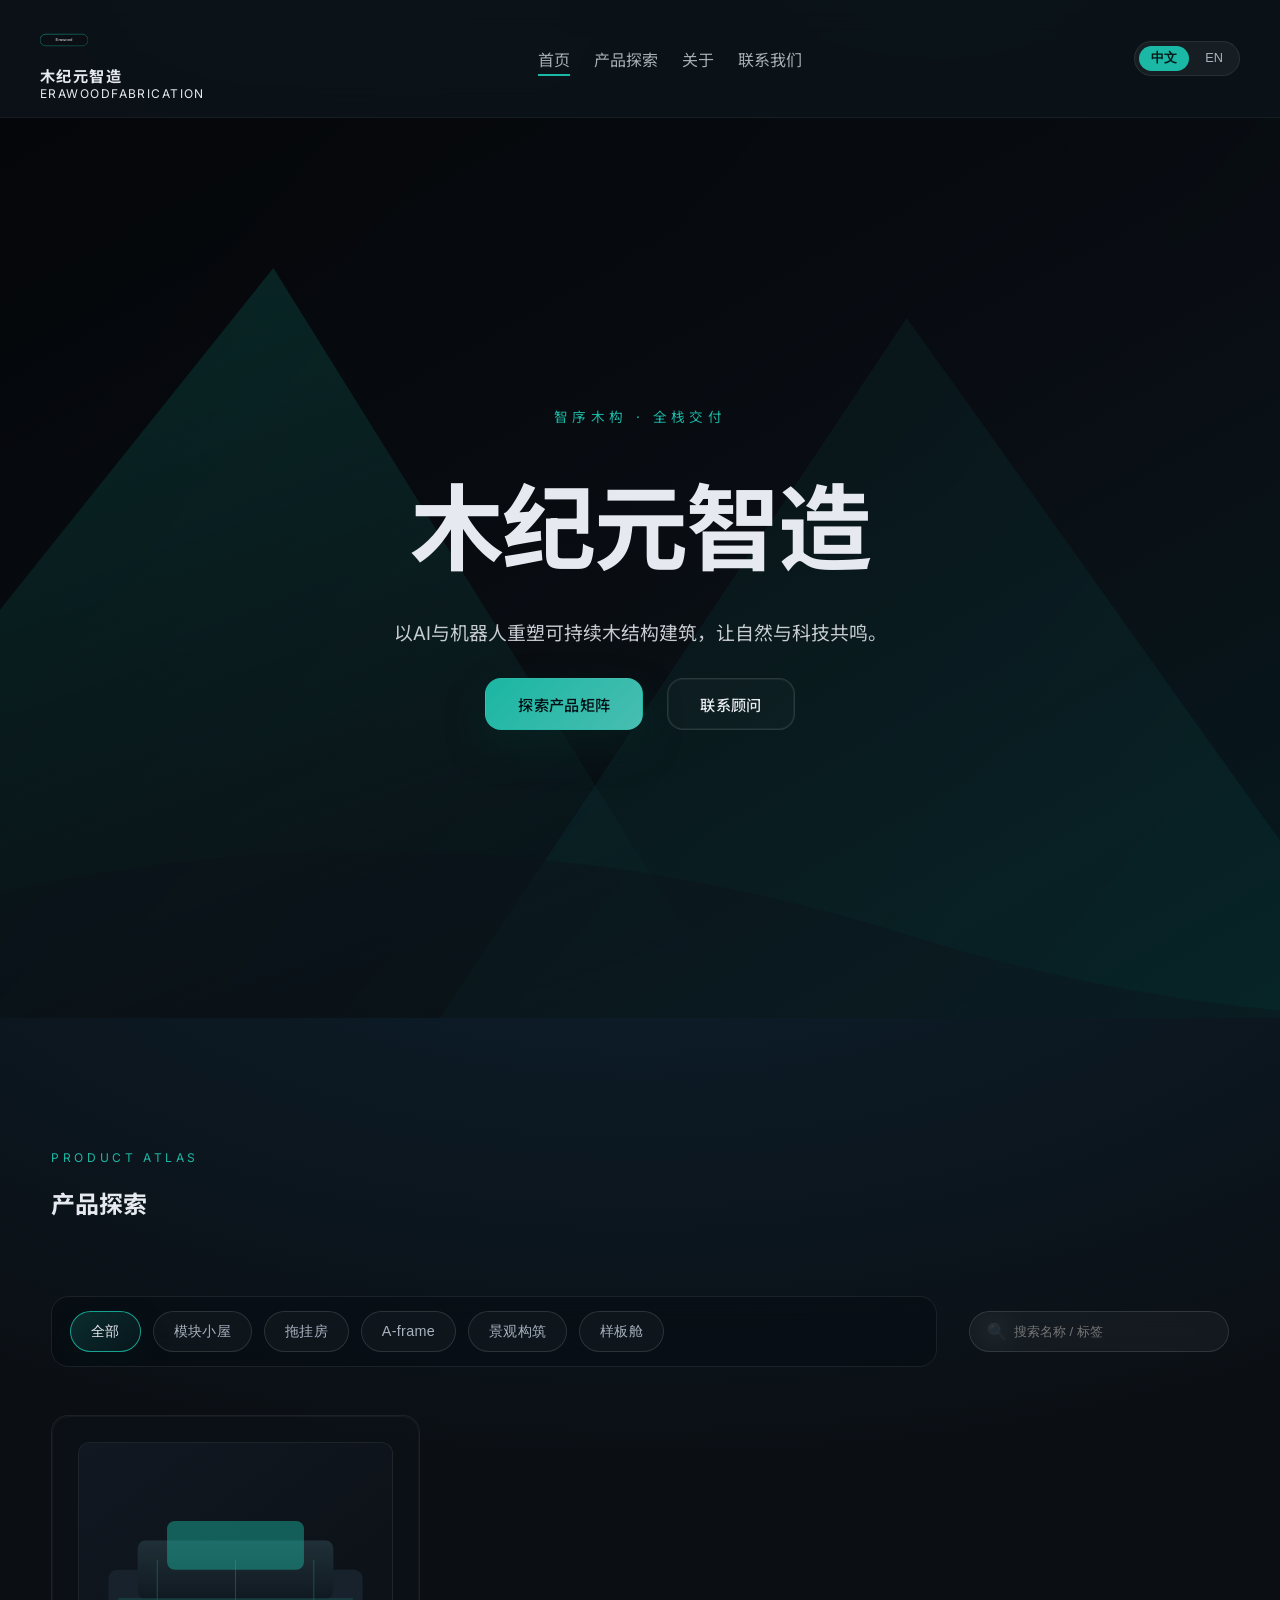
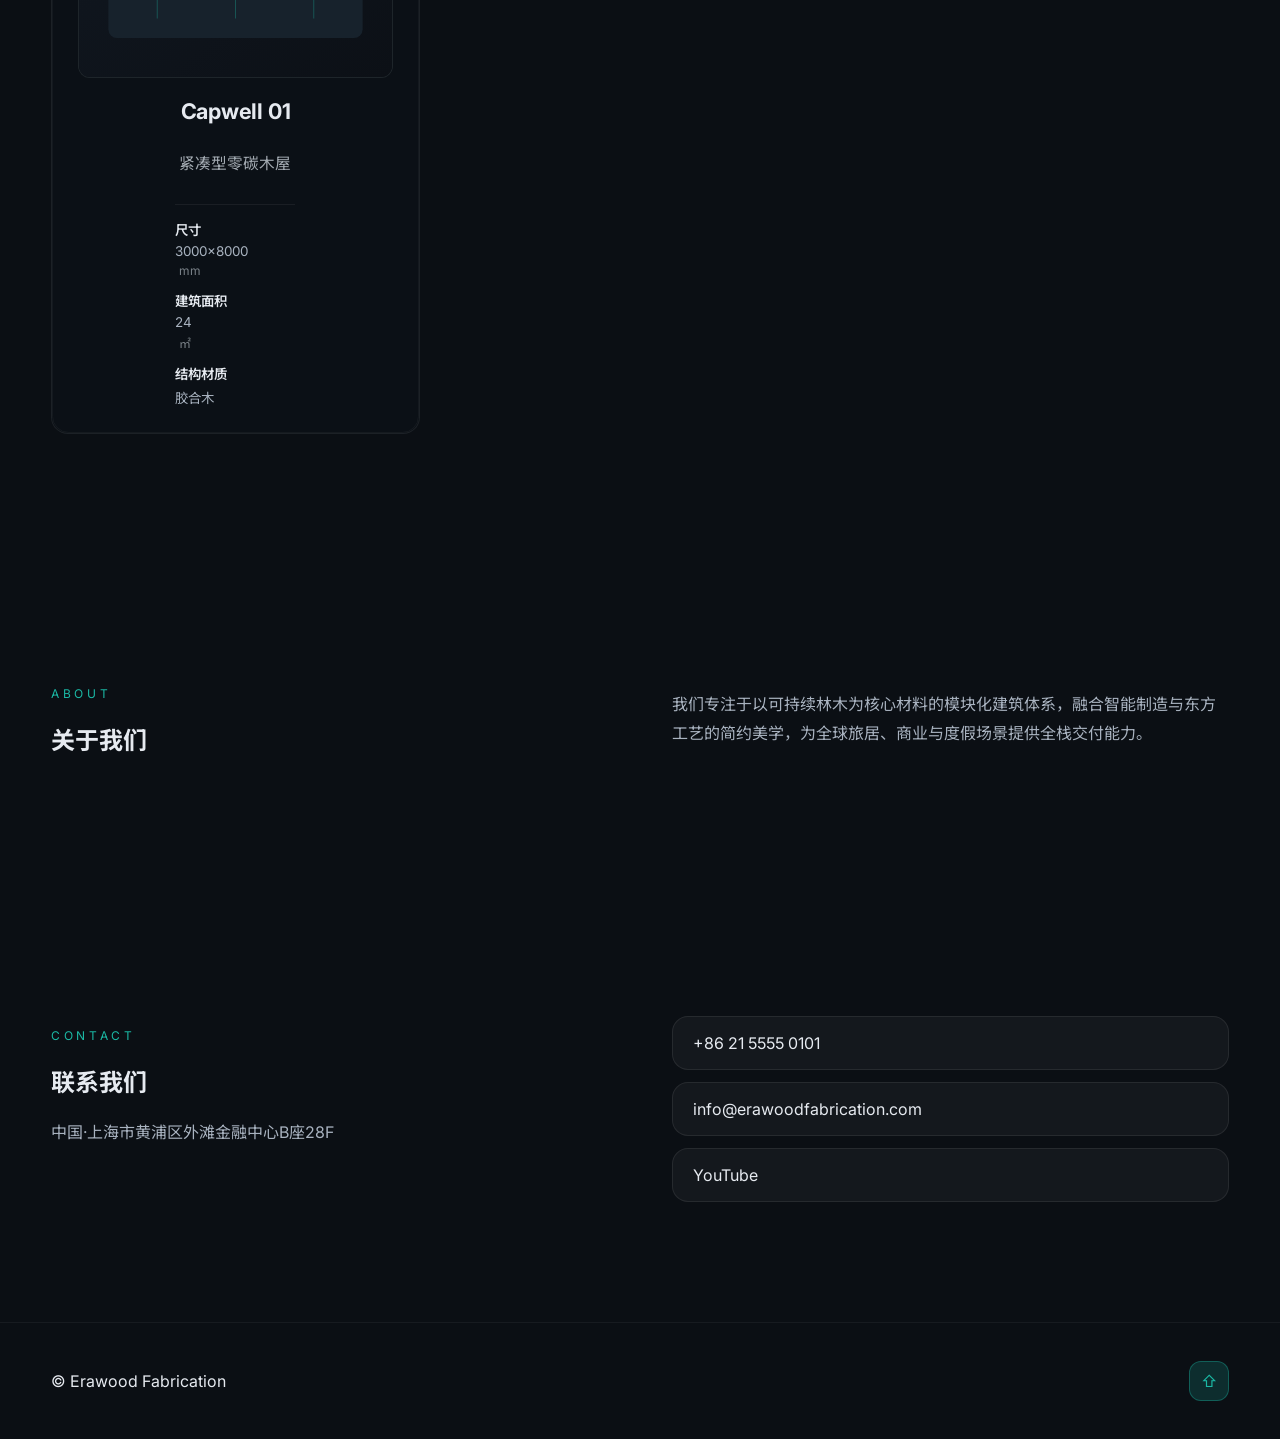
==== admin.html @ 98b03593 "Replace image assets with SVG placeholders" ====
<!DOCTYPE html>
<html lang="zh-CN" data-page="admin">
  <head>
    <meta charset="utf-8" />
    <meta name="viewport" content="width=device-width, initial-scale=1" />
    <title>Erawood Fabrication · 数据控制台</title>
    <link rel="icon" type="image/svg+xml" href="assets/logo.svg" />
    <link rel="preconnect" href="https://fonts.googleapis.com" />
    <link rel="preconnect" href="https://fonts.gstatic.com" crossorigin />
    <link href="https://fonts.googleapis.com/css2?family=Inter:wght@300;400;500;600&family=Noto+Sans+SC:wght@300;400;500;700&display=swap" rel="stylesheet" />
    <link rel="stylesheet" href="css/styles.css" />
  </head>
  <body class="admin-body">
    <div class="admin-app" id="adminApp">
      <aside class="admin-sidebar">
        <div class="admin-brand">
          <img src="assets/logo.svg" alt="Erawood Fabrication" />
          <div>
            <span class="admin-brand-zh">木纪元智造</span>
            <span class="admin-brand-en">ErawoodFabrication</span>
          </div>
        </div>
        <nav class="admin-nav" aria-label="Admin">
          <button data-section="categories">分类管理</button>
          <button data-section="paramTypes">参数类型</button>
          <button data-section="products">产品矩阵</button>
          <button data-section="site">站点外观</button>
          <button data-section="data">数据导入 / 导出</button>
        </nav>
      </aside>
      <main class="admin-main" tabindex="-1">
        <section id="admin-categories" class="admin-section" data-section="categories" aria-labelledby="adminCategoriesTitle">
          <header>
            <h1 id="adminCategoriesTitle">分类管理</h1>
            <div class="admin-actions">
              <button id="addCategory" class="button accent">新增分类</button>
              <button id="saveCategories" class="button ghost">保存分类</button>
            </div>
          </header>
          <ol id="categoryList" class="sortable-list"></ol>
        </section>
        <section id="admin-paramTypes" class="admin-section" data-section="paramTypes" hidden aria-labelledby="adminParamsTitle">
          <header>
            <h1 id="adminParamsTitle">参数类型</h1>
            <div class="admin-actions">
              <button id="addParamType" class="button accent">新增参数</button>
              <button id="saveParamTypes" class="button ghost">保存参数</button>
            </div>
          </header>
          <table class="admin-table" aria-describedby="adminParamsTitle">
            <thead>
              <tr>
                <th scope="col">键名</th>
                <th scope="col">显示名</th>
                <th scope="col">单位</th>
                <th scope="col">显示</th>
                <th scope="col">排序</th>
                <th scope="col">操作</th>
              </tr>
            </thead>
            <tbody id="paramTypeBody"></tbody>
          </table>
        </section>
        <section id="admin-products" class="admin-section" data-section="products" hidden aria-labelledby="adminProductsTitle">
          <header>
            <h1 id="adminProductsTitle">产品矩阵</h1>
            <div class="admin-actions">
              <button id="addProduct" class="button accent">新增产品</button>
              <button id="saveProducts" class="button ghost">保存产品</button>
            </div>
          </header>
          <div class="products-admin-layout">
            <aside>
              <ul id="productList" class="sortable-list"></ul>
            </aside>
            <div class="product-editor" id="productEditor" aria-live="polite"></div>
          </div>
        </section>
        <section id="admin-site" class="admin-section" data-section="site" hidden aria-labelledby="adminSiteTitle">
          <header>
            <h1 id="adminSiteTitle">站点外观</h1>
            <div class="admin-actions">
              <button id="saveSite" class="button accent">保存站点设置</button>
            </div>
          </header>
          <form id="siteForm" class="form-grid">
            <div class="form-field">
              <label for="brandZh">中文品牌名</label>
              <input id="brandZh" name="brandZh" required />
            </div>
            <div class="form-field">
              <label for="brandEn">英文品牌名</label>
              <input id="brandEn" name="brandEn" />
            </div>
            <div class="form-field">
              <label for="accentColor">主题强调色</label>
              <input id="accentColor" name="accent" type="color" value="#1BB9A5" />
            </div>
            <div class="form-field">
              <label for="navLabels">导航文案（逗号分隔）</label>
              <input id="navLabels" name="nav" placeholder="首页, 产品探索, 关于, 联系我们" />
            </div>
            <fieldset class="form-field">
              <legend>Hero 背景</legend>
              <label for="heroImage">桌面图片路径</label>
              <input id="heroImage" name="heroImage" placeholder="assets/hero/hero.svg" />
              <label for="heroMobileImage">移动图片路径</label>
              <input id="heroMobileImage" name="heroMobileImage" placeholder="assets/hero/hero-m.svg" />
              <label for="heroOverlay">遮罩不透明度</label>
              <input id="heroOverlay" type="range" min="0" max="0.9" step="0.05" value="0.35" />
              <div class="slider-output"><span>0.35</span></div>
              <div class="form-row">
                <div>
                  <label for="heroFocalX">焦点 X (0-1)</label>
                  <input id="heroFocalX" type="number" min="0" max="1" step="0.01" />
                </div>
                <div>
                  <label for="heroFocalY">焦点 Y (0-1)</label>
                  <input id="heroFocalY" type="number" min="0" max="1" step="0.01" />
                </div>
              </div>
              <label for="heroAltZh">Hero Alt（中文）</label>
              <input id="heroAltZh" />
              <label for="heroAltEn">Hero Alt（英文）</label>
              <input id="heroAltEn" />
            </fieldset>
            <div class="form-field">
              <label for="aboutZh">关于（中文）</label>
              <textarea id="aboutZh" rows="3"></textarea>
            </div>
            <div class="form-field">
              <label for="aboutEn">关于（英文）</label>
              <textarea id="aboutEn" rows="3"></textarea>
            </div>
            <div class="form-field">
              <label for="contactAddress">地址</label>
              <input id="contactAddress" />
            </div>
            <div class="form-field">
              <label for="contactPhone">电话</label>
              <input id="contactPhone" />
            </div>
            <div class="form-field">
              <label for="contactEmail">邮箱</label>
              <input id="contactEmail" type="email" />
            </div>
            <div class="form-field">
              <label for="contactYoutube">YouTube</label>
              <input id="contactYoutube" type="url" />
            </div>
            <div class="form-field">
              <label for="footerText">页脚文案</label>
              <input id="footerText" />
            </div>
          </form>
        </section>
        <section id="admin-data" class="admin-section" data-section="data" hidden aria-labelledby="adminDataTitle">
          <header>
            <h1 id="adminDataTitle">数据导入 / 导出</h1>
          </header>
          <div class="data-panel">
            <div>
              <h2>导入 site.json</h2>
              <input type="file" id="importFile" accept="application/json" />
            </div>
            <div>
              <h2>导出当前数据</h2>
              <button id="exportData" class="button accent">导出 JSON</button>
              <button id="clearDraft" class="button ghost">清除草稿</button>
            </div>
          </div>
        </section>
      </main>
    </div>

    <script type="module" src="js/store.js"></script>
    <script type="module" src="js/admin.js"></script>
  </body>
</html>
---- css/styles.css ----
:root {
  color-scheme: dark;
  --bg-base: #0b0f14;
  --bg-elevated: #111821;
  --text-primary: #e6eaf0;
  --text-secondary: #a8b2bf;
  --divider: #1c2530;
  --accent: #1bb9a5;
  --radius-lg: 16px;
  --transition: 220ms ease;
}

* {
  box-sizing: border-box;
}

html,
body {
  margin: 0;
  font-family: "Inter", "Noto Sans SC", system-ui, -apple-system, BlinkMacSystemFont, "Segoe UI", sans-serif;
  background: var(--bg-base);
  color: var(--text-primary);
  min-height: 100%;
}

body {
  background:
    radial-gradient(120% 140% at 82% -10%, rgba(27, 185, 165, 0.28), rgba(11, 15, 20, 0)) no-repeat,
    radial-gradient(80% 80% at 12% 0%, rgba(64, 112, 149, 0.22), rgba(11, 15, 20, 0)) no-repeat,
    var(--bg-base);
  background-attachment: fixed;
}

a {
  color: inherit;
  text-decoration: none;
}

a:hover,
a:focus {
  color: var(--accent);
}

img {
  max-width: 100%;
  display: block;
}

.container {
  width: min(1200px, 92vw);
  margin: 0 auto;
}

.section {
  padding: clamp(72px, 12vw, 120px) 0;
  position: relative;
}

.section-header {
  display: flex;
  align-items: flex-start;
  justify-content: space-between;
  gap: clamp(16px, 4vw, 32px);
  flex-wrap: wrap;
  margin-bottom: clamp(32px, 6vw, 56px);
}

.section-header > * {
  flex: 1;
  min-width: 220px;
}

.grid.two {
  display: grid;
  grid-template-columns: repeat(auto-fit, minmax(280px, 1fr));
  gap: clamp(32px, 6vw, 64px);
}

.hero {
  padding: clamp(120px, 18vh, 180px) clamp(24px, 6vw, 64px);
  min-height: 100vh;
  display: flex;
  position: relative;
  align-items: center;
  justify-content: center;
  overflow: hidden;
  text-align: center;
}

.hero-media {
  position: absolute;
  inset: 0;
}

.hero-media img {
  width: 100%;
  height: 100%;
  object-fit: cover;
  object-position: center;
}

.hero-overlay {
  position: absolute;
  inset: 0;
  background: linear-gradient(130deg, rgba(6, 9, 13, 0.92), rgba(11, 16, 20, 0.4));
  mix-blend-mode: multiply;
  opacity: var(--hero-overlay, 0.35);
}

.hero-content {
  position: relative;
  z-index: 2;
  width: min(720px, 92vw);
  display: grid;
  gap: clamp(18px, 3vw, 28px);
  justify-items: center;
}

.hero-tag {
  font-size: 0.85rem;
  letter-spacing: 0.32em;
  text-transform: uppercase;
  color: var(--accent);
  margin: 0;
}

.hero h1 {
  font-size: clamp(56px, 9vw, 94px);
  margin: 0;
  letter-spacing: -0.02em;
}

.hero-sub {
  max-width: 520px;
  color: rgba(230, 234, 240, 0.86);
  font-size: clamp(1.05rem, 2vw, 1.18rem);
  line-height: 1.7;
  margin: 0 auto;
}

.hero-cta {
  display: flex;
  gap: clamp(16px, 3vw, 24px);
  flex-wrap: wrap;
  justify-content: center;
}

.button {
  border-radius: var(--radius-lg);
  padding: 14px 32px;
  display: inline-flex;
  align-items: center;
  justify-content: center;
  border: 1px solid transparent;
  font-weight: 500;
  font-size: 0.95rem;
  letter-spacing: 0.02em;
  transition: background var(--transition), color var(--transition), border-color var(--transition), transform var(--transition), box-shadow var(--transition);
}

.button.accent {
  background: linear-gradient(135deg, rgba(27, 185, 165, 0.98), rgba(79, 209, 195, 0.9));
  color: #021013;
  box-shadow: 0 18px 38px rgba(6, 44, 39, 0.45);
}

.button.accent:hover,
.button.accent:focus {
  transform: translateY(-2px);
}

.button.ghost {
  border-color: rgba(255, 255, 255, 0.12);
  background: rgba(255, 255, 255, 0.02);
  color: var(--text-primary);
  box-shadow: inset 0 0 0 1px rgba(255, 255, 255, 0.05);
}

.button:focus-visible {
  outline: 2px solid var(--accent);
  outline-offset: 2px;
}

.site-header {
  position: sticky;
  top: 0;
  z-index: 50;
  background: rgba(11, 15, 20, 0.9);
  backdrop-filter: blur(14px);
  display: flex;
  align-items: center;
  justify-content: space-between;
  padding: 16px clamp(16px, 4vw, 40px);
  border-bottom: 1px solid rgba(255, 255, 255, 0.05);
}

.site-brand {
  display: flex;
  align-items: center;
  gap: 16px;
}

.brand-logo {
  width: 48px;
  height: 48px;
}

.brand-text {
  display: flex;
  flex-direction: column;
  font-size: 12px;
  letter-spacing: 0.12em;
  text-transform: uppercase;
}

.brand-zh {
  font-size: 0.95rem;
}

.primary-nav ul {
  display: flex;
  list-style: none;
  padding: 0;
  margin: 0;
  gap: 24px;
}

.primary-nav a {
  position: relative;
  padding-bottom: 6px;
  color: rgba(230, 234, 240, 0.72);
  transition: color var(--transition);
}

.primary-nav a::after {
  content: "";
  position: absolute;
  left: 0;
  bottom: 0;
  width: 100%;
  height: 2px;
  background: var(--accent);
  transform: scaleX(0);
  transform-origin: left;
  transition: transform var(--transition);
}

.primary-nav a:hover,
.primary-nav a:focus {
  color: var(--text-primary);
}

.primary-nav a:hover::after,
.primary-nav a:focus::after,
.primary-nav a.active::after {
  transform: scaleX(1);
}

.header-actions {
  display: flex;
  align-items: center;
  gap: 12px;
}

.lang-toggle {
  display: inline-flex;
  background: rgba(255, 255, 255, 0.05);
  border-radius: 99px;
  padding: 4px;
  border: 1px solid rgba(255, 255, 255, 0.08);
  gap: 4px;
}

.lang-toggle span {
  padding: 4px 12px;
  border-radius: 99px;
  font-size: 0.8rem;
  color: var(--text-secondary);
}

.lang-toggle span.active {
  background: var(--accent);
  color: #031818;
  font-weight: 600;
}

.nav-toggle {
  display: none;
  width: 48px;
  height: 48px;
  align-items: center;
  justify-content: center;
  border-radius: 12px;
  border: 1px solid rgba(255, 255, 255, 0.1);
  background: rgba(17, 24, 33, 0.9);
  flex-direction: column;
  gap: 6px;
}

.nav-toggle span {
  display: block;
  width: 22px;
  height: 2px;
  background: #fff;
  border-radius: 99px;
  transition: transform var(--transition), opacity var(--transition);
}

.products-grid {
  display: grid;
  gap: clamp(24px, 3vw, 36px);
  grid-template-columns: 1fr;
}

.products-grid .empty-state {
  grid-column: 1 / -1;
  text-align: center;
  padding: clamp(48px, 10vw, 72px);
  background: rgba(6, 12, 18, 0.6);
  border-radius: calc(var(--radius-lg) * 1.2);
  border: 1px solid rgba(255, 255, 255, 0.08);
  color: rgba(214, 222, 229, 0.78);
  font-size: 1rem;
}

@media (min-width: 640px) {
  .products-grid {
    grid-template-columns: repeat(2, minmax(0, 1fr));
  }
}

@media (min-width: 1024px) {
  .products-grid {
    grid-template-columns: repeat(3, minmax(0, 1fr));
  }
}

.products {
  position: relative;
  overflow: hidden;
}

.products::before {
  content: "";
  position: absolute;
  inset: -20% -20% 45% -20%;
  background: radial-gradient(70% 80% at 50% 0%, rgba(25, 143, 211, 0.24), rgba(11, 15, 20, 0));
  opacity: 0.6;
  pointer-events: none;
}

.products .container {
  position: relative;
  z-index: 1;
}

.products-toolbar {
  display: flex;
  align-items: center;
  justify-content: space-between;
  gap: clamp(16px, 4vw, 32px);
  flex-wrap: wrap;
  margin-bottom: clamp(32px, 6vw, 48px);
}

.chip-bar {
  display: flex;
  flex: 1;
  flex-wrap: wrap;
  gap: 12px;
  padding: 14px 18px;
  border-radius: calc(var(--radius-lg) * 1.1);
  border: 1px solid rgba(255, 255, 255, 0.08);
  background: rgba(6, 12, 18, 0.45);
  backdrop-filter: blur(18px);
  min-height: 58px;
  overflow-x: auto;
  scrollbar-width: thin;
}

.chip-bar::-webkit-scrollbar {
  height: 4px;
}

.chip-bar::-webkit-scrollbar-thumb {
  background: rgba(255, 255, 255, 0.15);
  border-radius: 99px;
}

.chip {
  border: 1px solid rgba(255, 255, 255, 0.12);
  background: rgba(255, 255, 255, 0.03);
  color: var(--text-secondary);
  padding: 10px 20px;
  border-radius: 999px;
  font-size: 0.9rem;
  letter-spacing: 0.02em;
  cursor: pointer;
  transition: color var(--transition), background var(--transition), border-color var(--transition), transform var(--transition);
  white-space: nowrap;
}

.chip:hover,
.chip:focus {
  border-color: rgba(27, 185, 165, 0.6);
  color: var(--text-primary);
}

.chip.active {
  color: var(--text-primary);
  border-color: rgba(27, 185, 165, 0.85);
  background: linear-gradient(135deg, rgba(27, 185, 165, 0.18), rgba(27, 185, 165, 0.05));
  box-shadow: 0 12px 28px rgba(2, 26, 24, 0.35);
}

.chip:focus-visible {
  outline: 2px solid var(--accent);
  outline-offset: 2px;
}

.products-toolbar .search-box {
  flex-shrink: 0;
}

.product-card {
  background: rgba(12, 18, 24, 0.68);
  border: 1px solid rgba(255, 255, 255, 0.07);
  border-radius: calc(var(--radius-lg) * 1.05);
  padding: clamp(18px, 2.6vw, 26px);
  display: flex;
  flex-direction: column;
  gap: clamp(14px, 2.8vw, 20px);
  position: relative;
  overflow: hidden;
  backdrop-filter: blur(12px);
  transition: transform var(--transition), border-color var(--transition), box-shadow var(--transition);
  cursor: pointer;
}

.product-card::after {
  content: "";
  position: absolute;
  inset: 0;
  border-radius: inherit;
  border: 1px solid rgba(255, 255, 255, 0.04);
  pointer-events: none;
  transition: border-color var(--transition), opacity var(--transition);
}

.product-card:hover,
.product-card:focus-within {
  transform: translateY(-4px);
  border-color: rgba(27, 185, 165, 0.5);
  box-shadow: 0 18px 48px rgba(2, 18, 26, 0.42);
}

.product-card:hover::after,
.product-card:focus-within::after {
  border-color: rgba(27, 185, 165, 0.7);
  opacity: 1;
}

.product-thumb {
  position: relative;
  width: 100%;
  aspect-ratio: 4 / 3;
  border-radius: calc(var(--radius-lg) * 0.75);
  overflow: hidden;
  background: rgba(14, 22, 28, 0.6);
  border: 1px solid rgba(255, 255, 255, 0.08);
}

.product-thumb img {
  position: absolute;
  inset: 0;
  width: 100%;
  height: 100%;
  object-fit: cover;
  opacity: 0;
  transform: scale(1.02);
  transition: opacity 320ms ease, transform 640ms ease;
}

.product-card.loaded .product-thumb img {
  opacity: 1;
  transform: scale(1);
}

.product-meta {
  display: flex;
  flex-direction: column;
  gap: 12px;
  align-items: center;
  text-align: center;
}

.product-meta h3 {
  margin: 0;
  font-size: clamp(1.15rem, 2vw, 1.35rem);
  letter-spacing: -0.01em;
}

.product-intro {
  color: rgba(214, 222, 229, 0.75);
  font-size: 0.98rem;
  line-height: 1.6;
}

.product-params {
  display: grid;
  grid-template-columns: repeat(auto-fit, minmax(120px, 1fr));
  gap: 12px;
  font-size: 0.84rem;
  color: var(--text-secondary);
  padding-top: 14px;
  border-top: 1px solid rgba(255, 255, 255, 0.06);
  text-align: left;
}

.product-params span {
  display: flex;
  flex-direction: column;
  gap: 4px;
}

.product-params span strong {
  color: var(--text-primary);
  font-weight: 600;
}

.product-params span small {
  font-size: 0.75rem;
  color: rgba(214, 222, 229, 0.55);
  margin-left: 4px;
}

.skeleton::before {
  content: "";
  position: absolute;
  inset: 0;
  background: linear-gradient(120deg, rgba(255, 255, 255, 0.05), rgba(255, 255, 255, 0.02));
  animation: shimmer 1.6s infinite;
}

@keyframes shimmer {
  0% {
    transform: translateX(-100%);
  }
  100% {
    transform: translateX(100%);
  }
}

.eyebrow {
  font-size: 0.75rem;
  letter-spacing: 0.3em;
  text-transform: uppercase;
  color: var(--accent);
}

.copy {
  color: var(--text-secondary);
  line-height: 1.8;
}

.contact-list {
  display: grid;
  gap: 12px;
}

.contact-item {
  padding: 16px 20px;
  border-radius: var(--radius-lg);
  border: 1px solid rgba(255, 255, 255, 0.08);
  background: rgba(255, 255, 255, 0.04);
}

.site-footer {
  border-top: 1px solid rgba(255, 255, 255, 0.05);
  padding: 32px 0;
}

.site-footer .container {
  display: flex;
  align-items: center;
  justify-content: space-between;
  gap: 16px;
}

.top-button {
  width: 40px;
  height: 40px;
  display: grid;
  place-items: center;
  border-radius: 12px;
  background: rgba(27, 185, 165, 0.18);
  color: var(--accent);
  border: 1px solid rgba(27, 185, 165, 0.35);
  opacity: 0;
  pointer-events: none;
  transition: opacity var(--transition), transform var(--transition);
}

.top-button.visible {
  opacity: 1;
  pointer-events: auto;
}

.lightbox {
  position: fixed;
  inset: 0;
  background: rgba(7, 9, 12, 0.88);
  display: flex;
  align-items: center;
  justify-content: center;
  z-index: 200;
  opacity: 0;
  pointer-events: none;
  transition: opacity var(--transition);
}

.lightbox.open {
  opacity: 1;
  pointer-events: auto;
}

.lightbox-track {
  display: flex;
  align-items: center;
  gap: 16px;
}

.lightbox-frame {
  width: min(80vw, 920px);
  height: min(70vh, 620px);
  border-radius: var(--radius-lg);
  overflow: hidden;
  border: 1px solid rgba(255, 255, 255, 0.1);
  background: rgba(0, 0, 0, 0.4);
  display: grid;
  place-items: center;
}

.lightbox-frame img {
  max-width: 100%;
  max-height: 100%;
}

.lightbox-close,
.lightbox-prev,
.lightbox-next {
  background: rgba(17, 24, 33, 0.8);
  border: 1px solid rgba(255, 255, 255, 0.1);
  color: #fff;
  border-radius: 999px;
  width: 44px;
  height: 44px;
  display: grid;
  place-items: center;
}

.lightbox-close {
  position: absolute;
  top: clamp(24px, 4vw, 40px);
  right: clamp(24px, 4vw, 40px);
}

.search-box {
  position: relative;
}

.search-box::before {
  content: '\1F50D';
  position: absolute;
  left: 18px;
  top: 50%;
  transform: translateY(-50%);
  font-size: 1rem;
  color: rgba(168, 178, 191, 0.6);
  pointer-events: none;
}

.search-box input {
  background: rgba(255, 255, 255, 0.04);
  border: 1px solid rgba(255, 255, 255, 0.12);
  border-radius: 999px;
  padding: 12px 20px 12px 44px;
  color: var(--text-primary);
  min-width: 260px;
  backdrop-filter: blur(14px);
  transition: border-color var(--transition), box-shadow var(--transition);
}

.search-box input:focus {
  border-color: rgba(27, 185, 165, 0.8);
  box-shadow: 0 0 0 4px rgba(27, 185, 165, 0.15);
  outline: none;
}

.login-modal {
  position: fixed;
  inset: 0;
  background: rgba(5, 7, 9, 0.85);
  display: grid;
  place-items: center;
  opacity: 0;
  pointer-events: none;
  transition: opacity var(--transition);
  z-index: 300;
}

.login-modal[aria-hidden="false"] {
  opacity: 1;
  pointer-events: auto;
}

.login-panel {
  background: rgba(17, 24, 33, 0.95);
  border-radius: var(--radius-lg);
  border: 1px solid rgba(255, 255, 255, 0.08);
  padding: 32px;
}

.login-panel input {
  width: 260px;
  padding: 12px 18px;
  border-radius: 12px;
  border: 1px solid rgba(255, 255, 255, 0.15);
  background: rgba(255, 255, 255, 0.05);
  color: var(--text-primary);
}

.login-panel input.error {
  border-color: #ff6b6b;
  animation: shake 260ms ease;
}

@keyframes shake {
  0% {
    transform: translateX(0);
  }
  25% {
    transform: translateX(-6px);
  }
  50% {
    transform: translateX(6px);
  }
  75% {
    transform: translateX(-4px);
  }
  100% {
    transform: translateX(0);
  }
}

.sr-only {
  position: absolute;
  width: 1px;
  height: 1px;
  padding: 0;
  margin: -1px;
  overflow: hidden;
  clip: rect(0, 0, 0, 0);
  white-space: nowrap;
  border: 0;
}

/* Admin */
.admin-body {
  background: radial-gradient(circle at top, rgba(27, 185, 165, 0.08), transparent 40%), var(--bg-base);
}

.admin-app {
  display: grid;
  grid-template-columns: 280px 1fr;
  min-height: 100vh;
}

.admin-sidebar {
  border-right: 1px solid rgba(255, 255, 255, 0.08);
  padding: 32px 24px;
  background: rgba(11, 15, 20, 0.95);
  display: grid;
  gap: 32px;
}

.admin-brand {
  display: flex;
  align-items: center;
  gap: 16px;
}

.admin-brand img {
  width: 56px;
  height: 56px;
}

.admin-brand-zh {
  font-size: 1.1rem;
  font-weight: 600;
}

.admin-brand-en {
  font-size: 0.75rem;
  text-transform: uppercase;
  letter-spacing: 0.2em;
  color: var(--text-secondary);
}

.admin-nav {
  display: grid;
  gap: 12px;
}

.admin-nav button {
  padding: 12px 18px;
  border-radius: 12px;
  border: 1px solid rgba(255, 255, 255, 0.08);
  background: rgba(255, 255, 255, 0.04);
  color: var(--text-secondary);
  text-align: left;
}

.admin-nav button.active {
  color: var(--accent);
  border-color: rgba(27, 185, 165, 0.4);
  background: rgba(27, 185, 165, 0.08);
}

.admin-main {
  padding: 40px clamp(32px, 6vw, 72px);
}

.admin-section {
  display: grid;
  gap: 24px;
}

.admin-section header {
  display: flex;
  justify-content: space-between;
  align-items: center;
  gap: 16px;
}

.admin-section header h1 {
  margin: 0;
  font-size: 1.6rem;
}

.sortable-list {
  list-style: none;
  margin: 0;
  padding: 0;
  display: grid;
  gap: 12px;
}

.sortable-item {
  background: rgba(255, 255, 255, 0.04);
  border-radius: var(--radius-lg);
  padding: 18px;
  display: flex;
  justify-content: space-between;
  align-items: center;
  gap: 16px;
  border: 1px solid rgba(255, 255, 255, 0.05);
}

.sortable-item input {
  flex: 1;
  background: transparent;
  border: none;
  color: var(--text-primary);
  font-size: 1rem;
}

.sortable-actions {
  display: flex;
  gap: 8px;
}

.icon-btn {
  width: 36px;
  height: 36px;
  border-radius: 10px;
  border: 1px solid rgba(255, 255, 255, 0.1);
  background: rgba(255, 255, 255, 0.05);
  color: var(--text-secondary);
}

.admin-table {
  width: 100%;
  border-collapse: collapse;
  background: rgba(17, 24, 33, 0.8);
  border-radius: var(--radius-lg);
  overflow: hidden;
}

.admin-table th,
.admin-table td {
  padding: 16px;
  border-bottom: 1px solid rgba(255, 255, 255, 0.06);
  text-align: left;
}

.admin-table tbody tr:last-child td {
  border-bottom: none;
}

.admin-table input,
.admin-table select {
  width: 100%;
  background: rgba(255, 255, 255, 0.05);
  border: 1px solid rgba(255, 255, 255, 0.1);
  border-radius: 10px;
  color: var(--text-primary);
  padding: 8px 12px;
}

.products-admin-layout {
  display: grid;
  grid-template-columns: minmax(220px, 280px) 1fr;
  gap: 24px;
}

.product-editor {
  background: rgba(17, 24, 33, 0.85);
  border-radius: var(--radius-lg);
  border: 1px solid rgba(255, 255, 255, 0.08);
  padding: 24px;
  display: grid;
  gap: 16px;
}

.product-editor label {
  display: block;
  margin-bottom: 6px;
  color: var(--text-secondary);
}

.product-editor input,
.product-editor textarea,
.product-editor select {
  width: 100%;
  padding: 10px 14px;
  border-radius: 12px;
  border: 1px solid rgba(255, 255, 255, 0.1);
  background: rgba(255, 255, 255, 0.04);
  color: var(--text-primary);
}

.tag-input {
  display: flex;
  gap: 8px;
  flex-wrap: wrap;
}

.tag-input span {
  padding: 4px 10px;
  border-radius: 10px;
  background: rgba(27, 185, 165, 0.12);
}

.param-grid {
  display: grid;
  gap: 12px;
}

.param-grid .param-item {
  display: grid;
  gap: 8px;
}

.images-editor {
  display: grid;
  gap: 12px;
}

.image-item {
  display: flex;
  align-items: center;
  gap: 12px;
}

.image-item input {
  flex: 1;
}

.image-item button {
  border-radius: 10px;
  background: rgba(255, 255, 255, 0.05);
  border: 1px solid rgba(255, 255, 255, 0.1);
  color: var(--text-secondary);
  padding: 8px 12px;
}

.data-panel {
  display: grid;
  grid-template-columns: repeat(auto-fit, minmax(260px, 1fr));
  gap: 24px;
  background: rgba(17, 24, 33, 0.8);
  border-radius: var(--radius-lg);
  border: 1px solid rgba(255, 255, 255, 0.06);
  padding: 24px;
}

.form-grid {
  display: grid;
  gap: 24px;
  grid-template-columns: repeat(auto-fit, minmax(260px, 1fr));
}

.form-field textarea {
  min-height: 120px;
}

.form-row {
  display: grid;
  grid-template-columns: repeat(auto-fit, minmax(120px, 1fr));
  gap: 16px;
}

.slider-output {
  font-size: 0.85rem;
  color: var(--text-secondary);
}

/* Responsive */
@media (max-width: 960px) {
  .primary-nav {
    position: fixed;
    inset: 0 0 0 40%;
    background: rgba(11, 15, 20, 0.96);
    transform: translateX(100%);
    transition: transform var(--transition);
    display: grid;
    align-content: center;
  }

  .primary-nav.open {
    transform: translateX(0);
  }

  .primary-nav ul {
    flex-direction: column;
    gap: 32px;
    padding-left: 32px;
  }

  .nav-toggle {
    display: inline-flex;
  }

  .admin-app {
    grid-template-columns: 1fr;
  }

  .admin-sidebar {
    position: sticky;
    top: 0;
    z-index: 10;
    grid-template-columns: 1fr;
    grid-template-rows: auto auto;
    grid-auto-flow: row;
    border-right: none;
    border-bottom: 1px solid rgba(255, 255, 255, 0.1);
  }

  .admin-nav {
    grid-template-columns: repeat(auto-fit, minmax(140px, 1fr));
  }

  .products-admin-layout {
    grid-template-columns: 1fr;
  }

  .products-toolbar {
    flex-direction: column;
    align-items: stretch;
  }

  .products-toolbar .search-box,
  .products-toolbar .search-box input {
    width: 100%;
  }
}

@media (max-width: 640px) {
  .section {
    padding: 64px 0;
  }

  .hero {
    padding: 120px 20px;
  }

  .hero-content {
    width: min(520px, 100%);
  }

  .hero-cta {
    flex-direction: column;
    align-items: center;
    width: 100%;
  }

  .hero-cta .button {
    width: min(260px, 100%);
  }

  .chip-bar {
    flex-wrap: nowrap;
    overflow-x: auto;
  }

  .site-footer .container {
    flex-direction: column;
    align-items: flex-start;
  }

  .primary-nav {
    inset: 0 0 0 20%;
  }

}
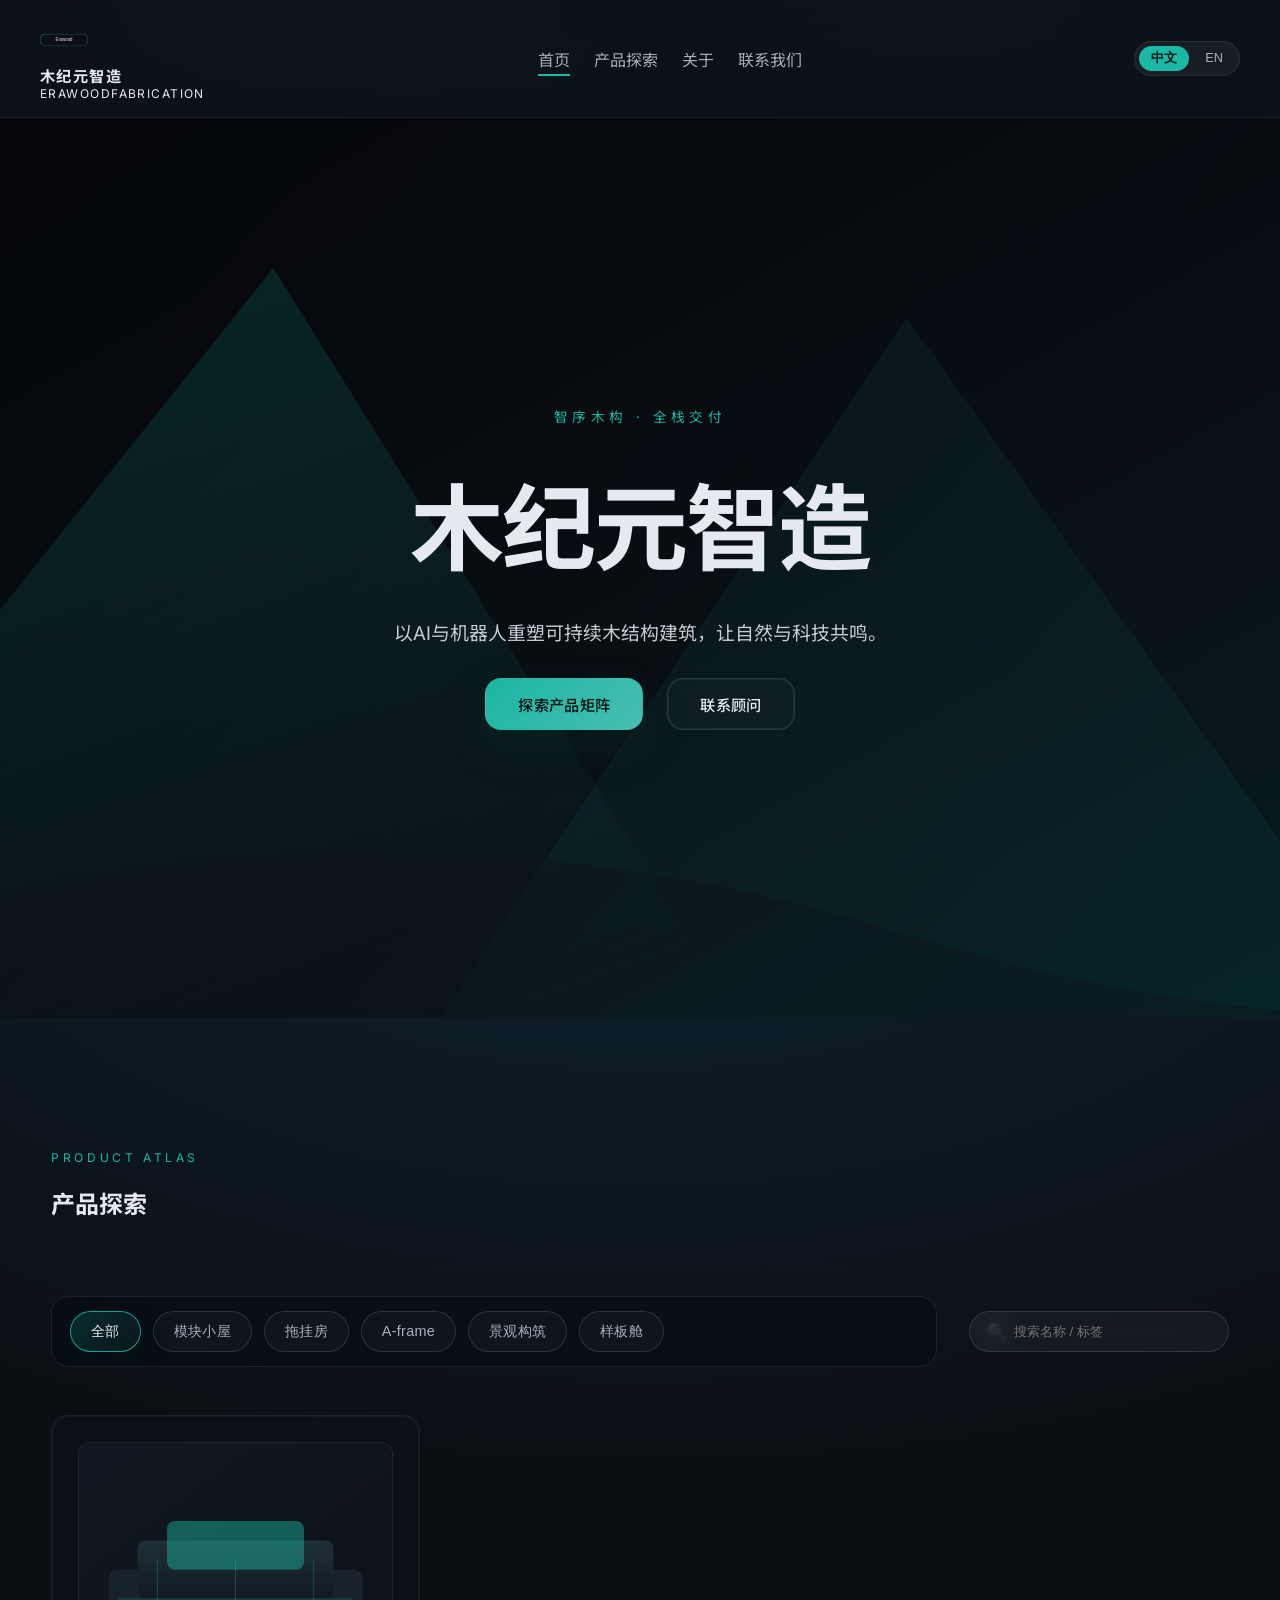
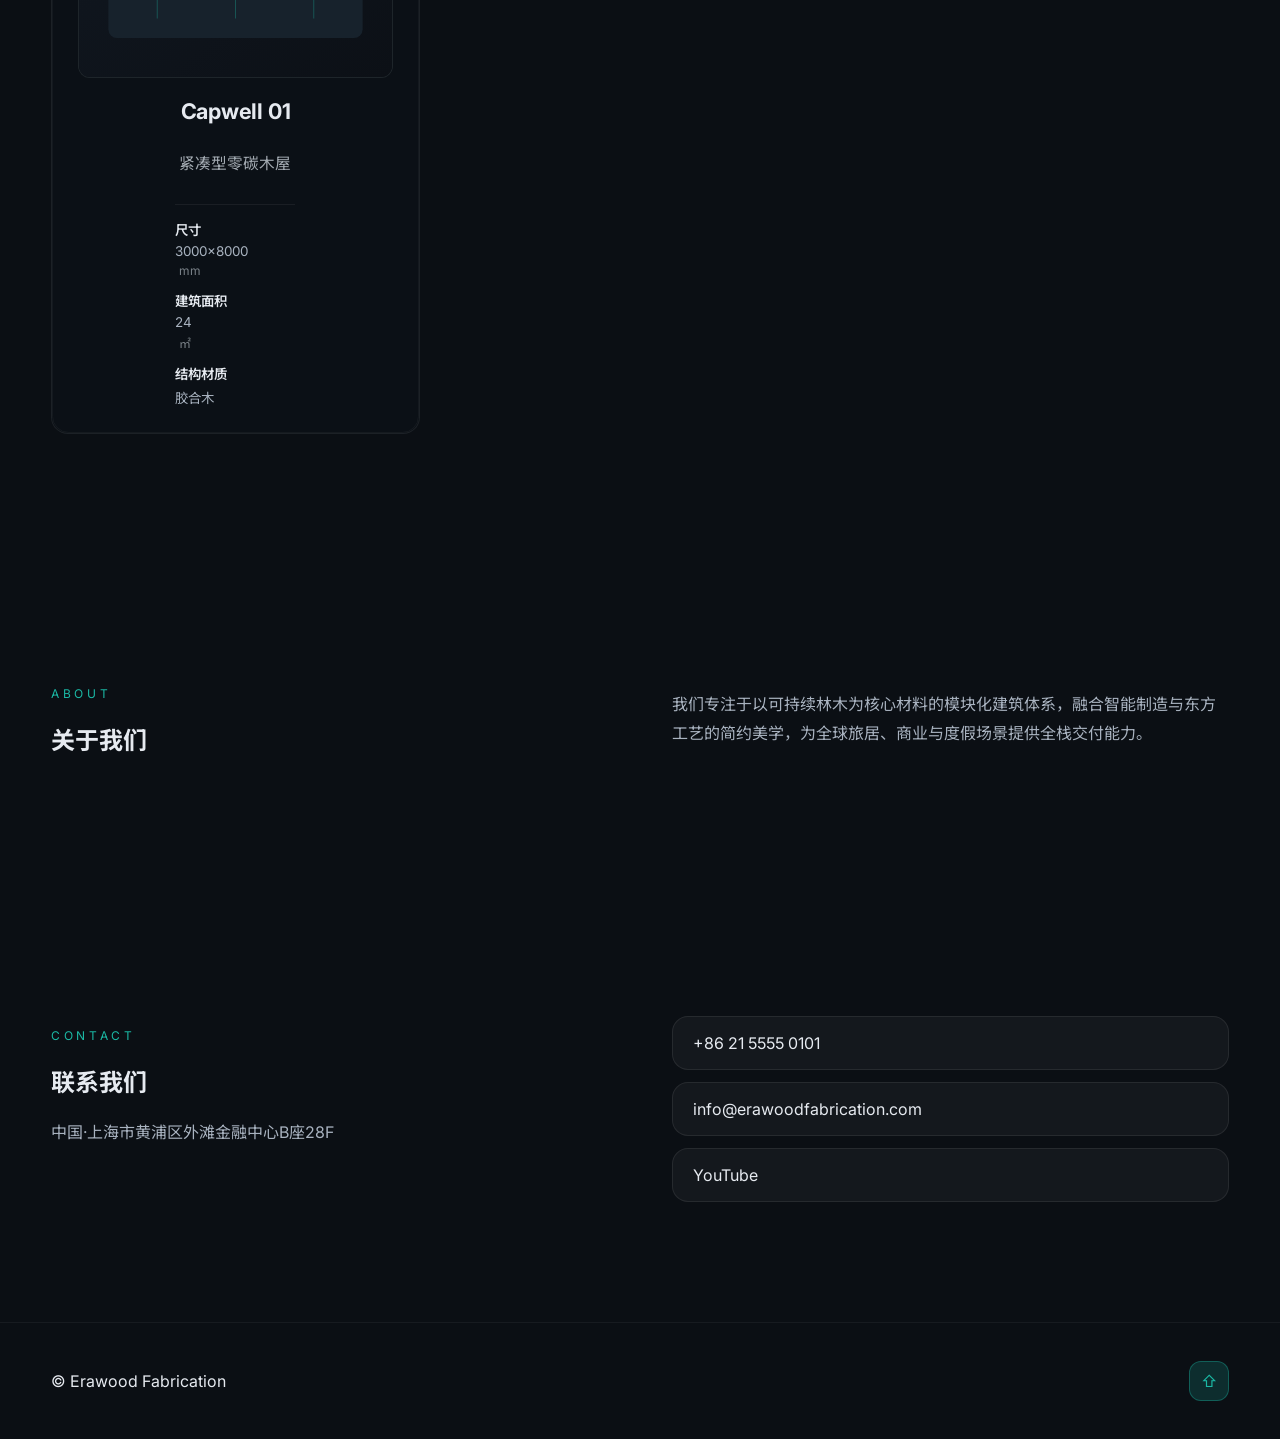
==== commit 41980e2b: "Allow uploading custom logo and brighten save hover" ====
--- a/admin.html
+++ b/admin.html
@@ -11,162 +11,224 @@
     <link rel="stylesheet" href="css/styles.css" />
   </head>
   <body class="admin-body">
-    <div class="admin-app" id="adminApp">
-      <aside class="admin-sidebar">
+    <div class="admin-shell" id="adminApp">
+      <header class="admin-header">
         <div class="admin-brand">
           <img src="assets/logo.svg" alt="Erawood Fabrication" />
-          <div>
+          <div class="admin-branding">
             <span class="admin-brand-zh">木纪元智造</span>
             <span class="admin-brand-en">ErawoodFabrication</span>
           </div>
         </div>
-        <nav class="admin-nav" aria-label="Admin">
-          <button data-section="categories">分类管理</button>
-          <button data-section="paramTypes">参数类型</button>
-          <button data-section="products">产品矩阵</button>
-          <button data-section="site">站点外观</button>
-          <button data-section="data">数据导入 / 导出</button>
+        <nav class="admin-nav" aria-label="管理模块">
+          <button data-section="categories">
+            <strong>分类</strong>
+            <span>搭建产品体系</span>
+          </button>
+          <button data-section="paramTypes">
+            <strong>参数</strong>
+            <span>维护规格维度</span>
+          </button>
+          <button data-section="products">
+            <strong>产品</strong>
+            <span>内容与图集</span>
+          </button>
+          <button data-section="site">
+            <strong>站点</strong>
+            <span>品牌与外观</span>
+          </button>
+          <button data-section="data">
+            <strong>数据</strong>
+            <span>导入 / 导出</span>
+          </button>
         </nav>
-      </aside>
+        <div class="admin-save-banner" id="saveStatus" role="status" aria-live="polite"></div>
+      </header>
       <main class="admin-main" tabindex="-1">
         <section id="admin-categories" class="admin-section" data-section="categories" aria-labelledby="adminCategoriesTitle">
-          <header>
-            <h1 id="adminCategoriesTitle">分类管理</h1>
-            <div class="admin-actions">
-              <button id="addCategory" class="button accent">新增分类</button>
-              <button id="saveCategories" class="button ghost">保存分类</button>
-            </div>
-          </header>
-          <ol id="categoryList" class="sortable-list"></ol>
+          <div class="section-card">
+            <div class="section-head">
+              <div>
+                <h1 id="adminCategoriesTitle">分类管理</h1>
+                <p class="section-subtitle">为产品选择清晰的归类，让前台筛选更轻松。</p>
+              </div>
+              <div class="section-actions">
+                <button id="addCategory" class="button accent">新增分类</button>
+                <button id="saveCategories" class="button ghost">保存分类</button>
+              </div>
+            </div>
+            <ol id="categoryList" class="sortable-list"></ol>
+          </div>
         </section>
         <section id="admin-paramTypes" class="admin-section" data-section="paramTypes" hidden aria-labelledby="adminParamsTitle">
-          <header>
-            <h1 id="adminParamsTitle">参数类型</h1>
-            <div class="admin-actions">
-              <button id="addParamType" class="button accent">新增参数</button>
-              <button id="saveParamTypes" class="button ghost">保存参数</button>
-            </div>
-          </header>
-          <table class="admin-table" aria-describedby="adminParamsTitle">
-            <thead>
-              <tr>
-                <th scope="col">键名</th>
-                <th scope="col">显示名</th>
-                <th scope="col">单位</th>
-                <th scope="col">显示</th>
-                <th scope="col">排序</th>
-                <th scope="col">操作</th>
-              </tr>
-            </thead>
-            <tbody id="paramTypeBody"></tbody>
-          </table>
+          <div class="section-card">
+            <div class="section-head">
+              <div>
+                <h1 id="adminParamsTitle">参数类型</h1>
+                <p class="section-subtitle">设置产品展示需要的指标名称、单位与顺序。</p>
+              </div>
+              <div class="section-actions">
+                <button id="addParamType" class="button accent">新增参数</button>
+                <button id="saveParamTypes" class="button ghost">保存参数</button>
+              </div>
+            </div>
+            <div class="card-table">
+              <table class="admin-table" aria-describedby="adminParamsTitle">
+                <thead>
+                  <tr>
+                    <th scope="col">键名</th>
+                    <th scope="col">显示名</th>
+                    <th scope="col">单位</th>
+                    <th scope="col">显示</th>
+                    <th scope="col">排序</th>
+                    <th scope="col">操作</th>
+                  </tr>
+                </thead>
+                <tbody id="paramTypeBody"></tbody>
+              </table>
+            </div>
+          </div>
         </section>
         <section id="admin-products" class="admin-section" data-section="products" hidden aria-labelledby="adminProductsTitle">
-          <header>
-            <h1 id="adminProductsTitle">产品矩阵</h1>
-            <div class="admin-actions">
-              <button id="addProduct" class="button accent">新增产品</button>
-              <button id="saveProducts" class="button ghost">保存产品</button>
-            </div>
-          </header>
-          <div class="products-admin-layout">
-            <aside>
-              <ul id="productList" class="sortable-list"></ul>
-            </aside>
-            <div class="product-editor" id="productEditor" aria-live="polite"></div>
+          <div class="section-card">
+            <div class="section-head">
+              <div>
+                <h1 id="adminProductsTitle">产品矩阵</h1>
+                <p class="section-subtitle">从名称到图片一次完成，产品内容即刻上线。</p>
+              </div>
+              <div class="section-actions">
+                <button id="addProduct" class="button accent">新增产品</button>
+                <button id="saveProducts" class="button ghost">保存产品</button>
+              </div>
+            </div>
+            <div class="products-admin-layout">
+              <aside class="product-index" aria-label="产品列表">
+                <header>
+                  <h2>产品列表</h2>
+                  <p>拖动排序即可调整前台展示顺序。</p>
+                </header>
+                <ul id="productList" class="sortable-list"></ul>
+              </aside>
+              <div class="product-editor" id="productEditor" aria-live="polite">
+                <div class="editor-placeholder">
+                  <h2>选择或新建产品</h2>
+                  <p>左侧选择一项后，这里将展示完整的编辑表单。</p>
+                </div>
+              </div>
+            </div>
           </div>
         </section>
         <section id="admin-site" class="admin-section" data-section="site" hidden aria-labelledby="adminSiteTitle">
-          <header>
-            <h1 id="adminSiteTitle">站点外观</h1>
-            <div class="admin-actions">
-              <button id="saveSite" class="button accent">保存站点设置</button>
-            </div>
-          </header>
-          <form id="siteForm" class="form-grid">
-            <div class="form-field">
-              <label for="brandZh">中文品牌名</label>
-              <input id="brandZh" name="brandZh" required />
-            </div>
-            <div class="form-field">
-              <label for="brandEn">英文品牌名</label>
-              <input id="brandEn" name="brandEn" />
-            </div>
-            <div class="form-field">
-              <label for="accentColor">主题强调色</label>
-              <input id="accentColor" name="accent" type="color" value="#1BB9A5" />
-            </div>
-            <div class="form-field">
-              <label for="navLabels">导航文案（逗号分隔）</label>
-              <input id="navLabels" name="nav" placeholder="首页, 产品探索, 关于, 联系我们" />
-            </div>
-            <fieldset class="form-field">
-              <legend>Hero 背景</legend>
-              <label for="heroImage">桌面图片路径</label>
-              <input id="heroImage" name="heroImage" placeholder="assets/hero/hero.svg" />
-              <label for="heroMobileImage">移动图片路径</label>
-              <input id="heroMobileImage" name="heroMobileImage" placeholder="assets/hero/hero-m.svg" />
-              <label for="heroOverlay">遮罩不透明度</label>
-              <input id="heroOverlay" type="range" min="0" max="0.9" step="0.05" value="0.35" />
-              <div class="slider-output"><span>0.35</span></div>
-              <div class="form-row">
-                <div>
-                  <label for="heroFocalX">焦点 X (0-1)</label>
-                  <input id="heroFocalX" type="number" min="0" max="1" step="0.01" />
+          <div class="section-card">
+            <div class="section-head">
+              <div>
+                <h1 id="adminSiteTitle">站点外观</h1>
+                <p class="section-subtitle">同步品牌文案、主题色与 Hero 媒体。</p>
+              </div>
+              <div class="section-actions">
+                <button id="saveSite" class="button accent">保存站点设置</button>
+              </div>
+            </div>
+            <form id="siteForm" class="form-grid">
+              <div class="form-field">
+                <label for="brandZh">中文品牌名</label>
+                <input id="brandZh" name="brandZh" required />
+              </div>
+              <div class="form-field">
+                <label for="brandEn">英文品牌名</label>
+                <input id="brandEn" name="brandEn" />
+              </div>
+              <div class="form-field">
+                <label for="logoPath">Logo 图标路径</label>
+                <input id="logoPath" name="logo" placeholder="assets/logo.svg" />
+                <p class="field-note">支持透明背景 SVG / PNG，相对路径。</p>
+              </div>
+              <div class="form-field">
+                <label for="accentColor">主题强调色</label>
+                <input id="accentColor" name="accent" type="color" value="#1BB9A5" />
+              </div>
+              <div class="form-field">
+                <label for="navLabels">导航文案（逗号分隔）</label>
+                <input id="navLabels" name="nav" placeholder="首页, 产品探索, 关于, 联系我们" />
+                <p class="field-note">按照导航顺序填写，最多支持四项。</p>
+              </div>
+              <fieldset class="form-field form-field--full">
+                <legend>Hero 背景</legend>
+                <label for="heroImage">桌面图片路径</label>
+                <input id="heroImage" name="heroImage" placeholder="assets/hero/hero.svg" />
+                <label for="heroMobileImage">移动图片路径</label>
+                <input id="heroMobileImage" name="heroMobileImage" placeholder="assets/hero/hero-m.svg" />
+                <label for="heroOverlay">遮罩不透明度</label>
+                <input id="heroOverlay" type="range" min="0" max="0.9" step="0.05" value="0.35" />
+                <div class="slider-output"><span>0.35</span></div>
+                <div class="form-row">
+                  <div>
+                    <label for="heroFocalX">焦点 X (0-1)</label>
+                    <input id="heroFocalX" type="number" min="0" max="1" step="0.01" />
+                  </div>
+                  <div>
+                    <label for="heroFocalY">焦点 Y (0-1)</label>
+                    <input id="heroFocalY" type="number" min="0" max="1" step="0.01" />
+                  </div>
                 </div>
-                <div>
-                  <label for="heroFocalY">焦点 Y (0-1)</label>
-                  <input id="heroFocalY" type="number" min="0" max="1" step="0.01" />
+                <label for="heroAltZh">Hero Alt（中文）</label>
+                <input id="heroAltZh" />
+                <label for="heroAltEn">Hero Alt（英文）</label>
+                <input id="heroAltEn" />
+              </fieldset>
+              <div class="form-field">
+                <label for="aboutZh">关于（中文）</label>
+                <textarea id="aboutZh" rows="3"></textarea>
+              </div>
+              <div class="form-field">
+                <label for="aboutEn">关于（英文）</label>
+                <textarea id="aboutEn" rows="3"></textarea>
+              </div>
+              <div class="form-field">
+                <label for="contactAddress">地址</label>
+                <input id="contactAddress" />
+              </div>
+              <div class="form-field">
+                <label for="contactPhone">电话</label>
+                <input id="contactPhone" />
+              </div>
+              <div class="form-field">
+                <label for="contactEmail">邮箱</label>
+                <input id="contactEmail" type="email" />
+              </div>
+              <div class="form-field">
+                <label for="contactYoutube">YouTube</label>
+                <input id="contactYoutube" type="url" />
+              </div>
+              <div class="form-field">
+                <label for="footerText">页脚文案</label>
+                <input id="footerText" />
+              </div>
+            </form>
+          </div>
+        </section>
+        <section id="admin-data" class="admin-section" data-section="data" hidden aria-labelledby="adminDataTitle">
+          <div class="section-card">
+            <div class="section-head">
+              <div>
+                <h1 id="adminDataTitle">数据导入 / 导出</h1>
+                <p class="section-subtitle">一键导入草稿或下载当前站点配置。</p>
+              </div>
+            </div>
+            <div class="data-panel">
+              <div class="data-card">
+                <h2>导入 site.json</h2>
+                <p class="field-note">选择本地 JSON 文件，将覆盖当前草稿。</p>
+                <input type="file" id="importFile" accept="application/json" />
+              </div>
+              <div class="data-card">
+                <h2>导出当前数据</h2>
+                <p class="field-note">生成最新站点配置并下载到本地。</p>
+                <div class="data-actions">
+                  <button id="exportData" class="button accent">导出 JSON</button>
+                  <button id="clearDraft" class="button ghost">清除草稿</button>
                 </div>
               </div>
-              <label for="heroAltZh">Hero Alt（中文）</label>
-              <input id="heroAltZh" />
-              <label for="heroAltEn">Hero Alt（英文）</label>
-              <input id="heroAltEn" />
-            </fieldset>
-            <div class="form-field">
-              <label for="aboutZh">关于（中文）</label>
-              <textarea id="aboutZh" rows="3"></textarea>
-            </div>
-            <div class="form-field">
-              <label for="aboutEn">关于（英文）</label>
-              <textarea id="aboutEn" rows="3"></textarea>
-            </div>
-            <div class="form-field">
-              <label for="contactAddress">地址</label>
-              <input id="contactAddress" />
-            </div>
-            <div class="form-field">
-              <label for="contactPhone">电话</label>
-              <input id="contactPhone" />
-            </div>
-            <div class="form-field">
-              <label for="contactEmail">邮箱</label>
-              <input id="contactEmail" type="email" />
-            </div>
-            <div class="form-field">
-              <label for="contactYoutube">YouTube</label>
-              <input id="contactYoutube" type="url" />
-            </div>
-            <div class="form-field">
-              <label for="footerText">页脚文案</label>
-              <input id="footerText" />
-            </div>
-          </form>
-        </section>
-        <section id="admin-data" class="admin-section" data-section="data" hidden aria-labelledby="adminDataTitle">
-          <header>
-            <h1 id="adminDataTitle">数据导入 / 导出</h1>
-          </header>
-          <div class="data-panel">
-            <div>
-              <h2>导入 site.json</h2>
-              <input type="file" id="importFile" accept="application/json" />
-            </div>
-            <div>
-              <h2>导出当前数据</h2>
-              <button id="exportData" class="button accent">导出 JSON</button>
-              <button id="clearDraft" class="button ghost">清除草稿</button>
             </div>
           </div>
         </section>
--- a/css/styles.css
+++ b/css/styles.css
@@ -8,6 +8,7 @@
   --accent: #1bb9a5;
   --radius-lg: 16px;
   --transition: 220ms ease;
+  --vh: 1vh;
 }
 
 * {
@@ -29,6 +30,7 @@
     radial-gradient(80% 80% at 12% 0%, rgba(64, 112, 149, 0.22), rgba(11, 15, 20, 0)) no-repeat,
     var(--bg-base);
   background-attachment: fixed;
+  overflow-x: hidden;
 }
 
 a {
@@ -78,7 +80,7 @@
 
 .hero {
   padding: clamp(120px, 18vh, 180px) clamp(24px, 6vw, 64px);
-  min-height: 100vh;
+  min-height: calc(var(--vh, 1vh) * 100);
   display: flex;
   position: relative;
   align-items: center;
@@ -155,7 +157,7 @@
   font-weight: 500;
   font-size: 0.95rem;
   letter-spacing: 0.02em;
-  transition: background var(--transition), color var(--transition), border-color var(--transition), transform var(--transition), box-shadow var(--transition);
+  transition: background var(--transition), color var(--transition), border-color var(--transition), transform var(--transition), box-shadow var(--transition), filter var(--transition);
 }
 
 .button.accent {
@@ -165,8 +167,10 @@
 }
 
 .button.accent:hover,
-.button.accent:focus {
+.button.accent:focus-visible {
   transform: translateY(-2px);
+  box-shadow: 0 22px 46px rgba(11, 52, 47, 0.55);
+  filter: brightness(1.08);
 }
 
 .button.ghost {
@@ -174,6 +178,15 @@
   background: rgba(255, 255, 255, 0.02);
   color: var(--text-primary);
   box-shadow: inset 0 0 0 1px rgba(255, 255, 255, 0.05);
+}
+
+.button.ghost:hover,
+.button.ghost:focus-visible {
+  border-color: rgba(27, 185, 165, 0.8);
+  background: rgba(27, 185, 165, 0.16);
+  box-shadow:
+    inset 0 0 0 1px rgba(27, 185, 165, 0.6),
+    0 16px 36px rgba(27, 185, 165, 0.24);
 }
 
 .button:focus-visible {
@@ -203,6 +216,8 @@
 .brand-logo {
   width: 48px;
   height: 48px;
+  object-fit: contain;
+  background: transparent;
 }
 
 .brand-text {
@@ -767,21 +782,52 @@
 
 /* Admin */
 .admin-body {
-  background: radial-gradient(circle at top, rgba(27, 185, 165, 0.08), transparent 40%), var(--bg-base);
-}
-
-.admin-app {
-  display: grid;
-  grid-template-columns: 280px 1fr;
+  background: radial-gradient(circle at top, rgba(27, 185, 165, 0.1), transparent 45%), var(--bg-base);
+  color: var(--text-primary);
+}
+
+.admin-shell {
   min-height: 100vh;
-}
-
-.admin-sidebar {
-  border-right: 1px solid rgba(255, 255, 255, 0.08);
-  padding: 32px 24px;
-  background: rgba(11, 15, 20, 0.95);
-  display: grid;
+  display: flex;
+  flex-direction: column;
   gap: 32px;
+  background: linear-gradient(180deg, rgba(27, 185, 165, 0.08), transparent 35%) no-repeat;
+}
+
+.admin-header {
+  position: sticky;
+  top: 0;
+  z-index: 10;
+  display: flex;
+  flex-direction: column;
+  gap: 24px;
+  padding: clamp(24px, 5vw, 48px) clamp(24px, 6vw, 80px) 18px;
+  background: rgba(11, 15, 20, 0.9);
+  backdrop-filter: blur(18px);
+  border-bottom: 1px solid rgba(255, 255, 255, 0.08);
+}
+
+.admin-save-banner {
+  align-self: flex-start;
+  padding: 10px 18px;
+  border-radius: 999px;
+  background: rgba(27, 185, 165, 0.16);
+  color: var(--text-primary);
+  font-size: 0.85rem;
+  letter-spacing: 0.02em;
+  opacity: 0;
+  transform: translateY(-8px);
+  pointer-events: none;
+  transition: opacity 220ms ease, transform 220ms ease;
+}
+
+.admin-save-banner[data-state='visible'] {
+  opacity: 1;
+  transform: translateY(0);
+}
+
+.admin-save-banner[data-variant='error'] {
+  background: rgba(244, 96, 84, 0.24);
 }
 
 .admin-brand {
@@ -791,8 +837,18 @@
 }
 
 .admin-brand img {
-  width: 56px;
-  height: 56px;
+  width: 52px;
+  height: 52px;
+  border-radius: 14px;
+  background: transparent;
+  padding: 0;
+  object-fit: contain;
+}
+
+.admin-branding {
+  display: flex;
+  flex-direction: column;
+  gap: 4px;
 }
 
 .admin-brand-zh {
@@ -801,51 +857,135 @@
 }
 
 .admin-brand-en {
-  font-size: 0.75rem;
+  font-size: 0.72rem;
   text-transform: uppercase;
-  letter-spacing: 0.2em;
+  letter-spacing: 0.22em;
   color: var(--text-secondary);
 }
 
 .admin-nav {
-  display: grid;
-  gap: 12px;
+  display: flex;
+  flex-wrap: wrap;
+  gap: 16px;
 }
 
 .admin-nav button {
-  padding: 12px 18px;
-  border-radius: 12px;
+  display: flex;
+  flex-direction: column;
+  gap: 4px;
+  padding: 14px 18px;
+  min-width: 150px;
+  border-radius: 16px;
   border: 1px solid rgba(255, 255, 255, 0.08);
   background: rgba(255, 255, 255, 0.04);
   color: var(--text-secondary);
   text-align: left;
+  transition: border-color var(--transition), background var(--transition), color var(--transition), transform var(--transition);
+}
+
+.admin-nav button strong {
+  font-size: 1rem;
+  font-weight: 600;
+  color: var(--text-primary);
+}
+
+.admin-nav button span {
+  font-size: 0.75rem;
+  letter-spacing: 0.04em;
+}
+
+.admin-nav button:hover,
+.admin-nav button:focus-visible {
+  border-color: rgba(27, 185, 165, 0.5);
+  color: var(--accent);
+  transform: translateY(-1px);
 }
 
 .admin-nav button.active {
+  border-color: rgba(27, 185, 165, 0.6);
+  background: rgba(27, 185, 165, 0.12);
   color: var(--accent);
-  border-color: rgba(27, 185, 165, 0.4);
-  background: rgba(27, 185, 165, 0.08);
 }
 
 .admin-main {
-  padding: 40px clamp(32px, 6vw, 72px);
+  display: grid;
+  gap: 40px;
+  padding: 0 clamp(24px, 6vw, 80px) 72px;
 }
 
 .admin-section {
-  display: grid;
-  gap: 24px;
-}
-
-.admin-section header {
-  display: flex;
+  scroll-margin-top: 160px;
+}
+
+.section-card {
+  background: rgba(17, 24, 33, 0.82);
+  border-radius: 24px;
+  border: 1px solid rgba(255, 255, 255, 0.06);
+  box-shadow: 0 30px 80px rgba(3, 8, 13, 0.45);
+  padding: clamp(24px, 4vw, 40px);
+  display: grid;
+  gap: 28px;
+}
+
+.section-head {
+  display: flex;
+  flex-wrap: wrap;
+  gap: 16px;
   justify-content: space-between;
-  align-items: center;
-  gap: 16px;
-}
-
-.admin-section header h1 {
+  align-items: flex-end;
+}
+
+.section-head h1 {
   margin: 0;
-  font-size: 1.6rem;
+  font-size: clamp(1.5rem, 2.4vw, 2rem);
+}
+
+.section-subtitle {
+  margin: 6px 0 0;
+  color: var(--text-secondary);
+  max-width: 520px;
+}
+
+.section-actions {
+  display: flex;
+  align-items: center;
+  flex-wrap: wrap;
+  gap: 12px;
+}
+
+.card-table {
+  border-radius: 20px;
+  border: 1px solid rgba(255, 255, 255, 0.04);
+  overflow-x: auto;
+  background: rgba(8, 12, 17, 0.65);
+}
+
+.admin-table {
+  width: 100%;
+  min-width: 620px;
+  border-collapse: collapse;
+}
+
+.admin-table th,
+.admin-table td {
+  padding: 16px 18px;
+  border-bottom: 1px solid rgba(255, 255, 255, 0.06);
+  text-align: left;
+  white-space: nowrap;
+}
+
+.admin-table tbody tr:last-child td {
+  border-bottom: none;
+}
+
+.admin-table input,
+.admin-table select {
+  width: 100%;
+  padding: 10px 14px;
+  border-radius: 12px;
+  border: 1px solid rgba(255, 255, 255, 0.1);
+  background: rgba(255, 255, 255, 0.05);
+  color: var(--text-primary);
 }
 
 .sortable-list {
@@ -857,14 +997,20 @@
 }
 
 .sortable-item {
-  background: rgba(255, 255, 255, 0.04);
-  border-radius: var(--radius-lg);
-  padding: 18px;
-  display: flex;
-  justify-content: space-between;
+  display: flex;
   align-items: center;
   gap: 16px;
-  border: 1px solid rgba(255, 255, 255, 0.05);
+  padding: 16px 18px;
+  border-radius: 18px;
+  background: rgba(11, 15, 20, 0.6);
+  border: 1px solid rgba(255, 255, 255, 0.06);
+  transition: border-color var(--transition), transform var(--transition);
+}
+
+.sortable-item:focus-within,
+.sortable-item:hover {
+  border-color: rgba(27, 185, 165, 0.4);
+  transform: translateY(-1px);
 }
 
 .sortable-item input {
@@ -881,73 +1027,351 @@
 }
 
 .icon-btn {
-  width: 36px;
-  height: 36px;
+  width: 34px;
+  height: 34px;
   border-radius: 10px;
-  border: 1px solid rgba(255, 255, 255, 0.1);
+  border: 1px solid rgba(255, 255, 255, 0.12);
+  background: rgba(255, 255, 255, 0.04);
+  color: var(--text-secondary);
+}
+
+.products-admin-layout {
+  display: grid;
+  grid-template-columns: minmax(240px, 320px) 1fr;
+  gap: clamp(20px, 3vw, 36px);
+  align-items: stretch;
+}
+
+.products-admin-layout > * {
+  height: 100%;
+}
+
+.product-index {
+  background: rgba(8, 12, 17, 0.7);
+  border-radius: 24px;
+  border: 1px solid rgba(255, 255, 255, 0.05);
+  padding: clamp(18px, 2.5vw, 32px);
+  display: grid;
+  gap: 16px;
+}
+
+.product-index header h2 {
+  margin: 0;
+  font-size: 1.1rem;
+}
+
+.product-index header p {
+  margin: 6px 0 0;
+  color: var(--text-secondary);
+  font-size: 0.85rem;
+}
+
+.product-editor {
+  background: rgba(6, 10, 15, 0.65);
+  border-radius: 24px;
+  border: 1px solid rgba(255, 255, 255, 0.04);
+  padding: clamp(18px, 2.5vw, 32px);
+  min-height: 420px;
+  display: flex;
+  flex-direction: column;
+}
+
+.product-editor > form {
+  flex: 1;
+}
+
+.editor-placeholder {
+  display: grid;
+  place-items: center;
+  gap: 12px;
+  text-align: center;
+  color: var(--text-secondary);
+  min-height: 360px;
+}
+
+.editor-summary {
+  display: grid;
+  gap: 12px;
+  padding: 24px;
+  border-radius: 20px;
+  border: 1px dashed rgba(255, 255, 255, 0.08);
+  background: rgba(255, 255, 255, 0.02);
+}
+
+.editor-summary h2 {
+  margin: 0;
+  font-size: 1.4rem;
+}
+
+.editor-summary-meta {
+  display: flex;
+  gap: 12px;
+  flex-wrap: wrap;
+  font-size: 0.85rem;
+  color: var(--text-secondary);
+}
+
+.editor-summary-meta span {
+  padding: 6px 12px;
+  border-radius: 999px;
+  border: 1px solid rgba(255, 255, 255, 0.08);
+  background: rgba(255, 255, 255, 0.03);
+}
+
+.editor-summary-cover {
+  margin: 0;
+  font-size: 0.88rem;
+  color: var(--text-secondary);
+  overflow-wrap: anywhere;
+}
+
+.editor-summary-hint {
+  margin: 0;
+  font-size: 0.8rem;
+  color: rgba(27, 185, 165, 0.9);
+}
+
+.product-editor-form {
+  display: grid;
+  gap: 20px;
+}
+
+.product-editor-form.compact {
+  gap: 18px;
+}
+
+.form-section {
+  display: grid;
+  gap: 12px;
+  background: rgba(255, 255, 255, 0.018);
+  border-radius: 16px;
+  padding: 14px;
+  border: 1px solid rgba(255, 255, 255, 0.03);
+}
+
+.specs-section {
+  padding: 16px;
+  gap: 16px;
+}
+
+.form-field {
+  display: flex;
+  flex-direction: column;
+  gap: 6px;
+}
+
+.form-field label,
+.section-label {
+  font-size: 0.85rem;
+  letter-spacing: 0.04em;
+  text-transform: uppercase;
+  color: var(--text-secondary);
+}
+
+.form-field input,
+.form-field textarea,
+.form-field select {
+  width: 100%;
+  padding: 12px 16px;
+  border-radius: 14px;
+  border: 1px solid rgba(255, 255, 255, 0.12);
   background: rgba(255, 255, 255, 0.05);
-  color: var(--text-secondary);
-}
-
-.admin-table {
-  width: 100%;
-  border-collapse: collapse;
-  background: rgba(17, 24, 33, 0.8);
-  border-radius: var(--radius-lg);
-  overflow: hidden;
-}
-
-.admin-table th,
-.admin-table td {
-  padding: 16px;
-  border-bottom: 1px solid rgba(255, 255, 255, 0.06);
-  text-align: left;
-}
-
-.admin-table tbody tr:last-child td {
-  border-bottom: none;
-}
-
-.admin-table input,
-.admin-table select {
-  width: 100%;
-  background: rgba(255, 255, 255, 0.05);
-  border: 1px solid rgba(255, 255, 255, 0.1);
-  border-radius: 10px;
   color: var(--text-primary);
-  padding: 8px 12px;
-}
-
-.products-admin-layout {
-  display: grid;
-  grid-template-columns: minmax(220px, 280px) 1fr;
-  gap: 24px;
-}
-
-.product-editor {
-  background: rgba(17, 24, 33, 0.85);
-  border-radius: var(--radius-lg);
-  border: 1px solid rgba(255, 255, 255, 0.08);
-  padding: 24px;
-  display: grid;
+  transition: border-color var(--transition), background var(--transition);
+}
+
+.form-field input:focus,
+.form-field textarea:focus,
+.form-field select:focus {
+  border-color: rgba(27, 185, 165, 0.6);
+  background: rgba(27, 185, 165, 0.08);
+}
+
+.form-field textarea {
+  min-height: 128px;
+  resize: vertical;
+}
+
+.form-field--full {
+  grid-column: 1 / -1;
+}
+
+.form-row {
+  display: grid;
+  grid-template-columns: repeat(auto-fit, minmax(120px, 1fr));
   gap: 16px;
 }
 
-.product-editor label {
+.field-inline {
+  display: flex;
+  gap: 12px;
+  align-items: center;
+  flex-wrap: wrap;
+}
+
+.field-inline input {
+  flex: 1;
+}
+
+.field-note {
+  font-size: 0.82rem;
+  color: var(--text-secondary);
+}
+
+.product-editor-top {
+  display: grid;
+  gap: 10px;
+}
+
+.product-index .sortable-item.active,
+.product-index .sortable-item:focus-visible {
+  border-color: rgba(27, 185, 165, 0.45);
+  background: rgba(27, 185, 165, 0.1);
+}
+
+.product-index .sortable-item.active span {
+  color: var(--accent);
+}
+
+.product-index .sortable-item {
+  transition: border-color var(--transition), background var(--transition), transform var(--transition);
+}
+
+.product-index .sortable-item:active {
+  transform: scale(0.99);
+}
+
+.product-editor-actions {
+  display: flex;
+  justify-content: flex-end;
+}
+
+.product-editor-actions .button {
+  padding: 10px 20px;
+}
+
+.field-note[data-state='loading'] {
+  color: var(--text-secondary);
+}
+
+.field-note[data-state='success'] {
+  color: var(--accent);
+}
+
+.field-note[data-state='warning'] {
+  color: #f2c94c;
+}
+
+.field-note[data-state='error'] {
+  color: #ff6b6b;
+}
+
+.param-grid {
+  display: grid;
+  grid-template-columns: repeat(auto-fit, minmax(160px, 1fr));
+  gap: 14px;
+}
+
+.param-grid--dense {
+  gap: 12px;
+}
+
+.param-item--category {
+  grid-column: 1 / -1;
+}
+
+.param-item--category select {
+  min-height: 44px;
+}
+
+.param-grid .param-item {
+  display: grid;
+  gap: 6px;
+}
+
+.images-collection {
   display: block;
-  margin-bottom: 6px;
-  color: var(--text-secondary);
-}
-
-.product-editor input,
-.product-editor textarea,
-.product-editor select {
-  width: 100%;
+}
+
+.image-pill-list {
+  display: grid;
+  gap: 10px;
+  padding: 0;
+  margin: 0;
+  list-style: none;
+}
+
+.image-pill {
   padding: 10px 14px;
   border-radius: 12px;
-  border: 1px solid rgba(255, 255, 255, 0.1);
+  border: 1px solid rgba(255, 255, 255, 0.05);
   background: rgba(255, 255, 255, 0.04);
-  color: var(--text-primary);
+  font-size: 0.85rem;
+  color: var(--text-secondary);
+  display: flex;
+  align-items: center;
+  gap: 10px;
+}
+
+.image-pill[data-state='cover'] {
+  border-color: rgba(27, 185, 165, 0.6);
+  background: rgba(27, 185, 165, 0.08);
+  color: var(--accent);
+}
+
+.image-pill-path {
+  flex: 1;
+  overflow-wrap: anywhere;
+}
+
+.image-pill-badge {
+  padding: 4px 8px;
+  border-radius: 999px;
+  background: rgba(27, 185, 165, 0.18);
+  color: var(--accent);
+  font-size: 0.75rem;
+  letter-spacing: 0.05em;
+  text-transform: uppercase;
+}
+
+.data-panel {
+  display: grid;
+  gap: 20px;
+  grid-template-columns: repeat(auto-fit, minmax(280px, 1fr));
+}
+
+.data-card {
+  background: rgba(8, 12, 17, 0.72);
+  border-radius: 20px;
+  border: 1px solid rgba(255, 255, 255, 0.05);
+  padding: 20px;
+  display: grid;
+  gap: 12px;
+}
+
+.data-actions {
+  display: flex;
+  gap: 12px;
+  flex-wrap: wrap;
+}
+
+.form-grid {
+  display: grid;
+  gap: 24px;
+  grid-template-columns: repeat(auto-fit, minmax(240px, 1fr));
+}
+
+.form-grid fieldset {
+  border: 1px solid rgba(255, 255, 255, 0.05);
+  border-radius: 18px;
+  padding: 16px 18px 20px;
+  display: grid;
+  gap: 14px;
+}
+
+.slider-output {
+  font-size: 0.85rem;
+  color: var(--text-secondary);
 }
 
 .tag-input {
@@ -956,134 +1380,127 @@
   flex-wrap: wrap;
 }
 
+.tag-input label {
+  display: flex;
+  align-items: center;
+  gap: 6px;
+  padding: 8px 12px;
+  border-radius: 14px;
+  border: 1px solid rgba(255, 255, 255, 0.08);
+  background: rgba(255, 255, 255, 0.04);
+}
+
 .tag-input span {
-  padding: 4px 10px;
-  border-radius: 10px;
-  background: rgba(27, 185, 165, 0.12);
-}
-
-.param-grid {
-  display: grid;
+  font-size: 0.85rem;
+}
+
+.tag-input input {
+  accent-color: var(--accent);
+}
+
+.button.danger {
+  border-color: rgba(255, 107, 107, 0.45);
+  color: #ff6b6b;
+}
+
+.button.danger:hover,
+.button.danger:focus-visible {
+  border-color: rgba(255, 107, 107, 0.75);
+  color: #ff8787;
+}
+
+.product-status {
+  font-size: 0.8rem;
+  color: var(--accent);
+  min-height: 1em;
+  transition: opacity var(--transition);
+}
+
+.product-status[hidden] {
+  display: none;
+}
+
+.product-card.is-loading {
+  pointer-events: none;
+}
+
+.product-card.is-loading .product-status {
+  color: var(--text-secondary);
+}
+
+
+/* Responsive */
+body[data-screen='mobile'] .container {
+  width: 100%;
+  padding-inline: clamp(18px, 5vw, 28px);
+}
+
+body[data-screen='mobile'] .primary-nav {
+  position: fixed;
+  inset: 0 0 0 40%;
+  background: rgba(11, 15, 20, 0.96);
+  transform: translateX(100%);
+  transition: transform var(--transition);
+  display: grid;
+  align-content: center;
+}
+
+body[data-screen='mobile'] .primary-nav.open {
+  transform: translateX(0);
+}
+
+body[data-screen='mobile'] .primary-nav ul {
+  flex-direction: column;
+  gap: 32px;
+  padding-left: 32px;
+}
+
+body[data-screen='mobile'] .nav-toggle {
+  display: inline-flex;
+}
+
+body[data-screen='mobile'] .admin-header {
+  position: static;
+  padding: 24px;
+  gap: 18px;
+}
+
+body[data-screen='mobile'] .admin-nav {
   gap: 12px;
-}
-
-.param-grid .param-item {
-  display: grid;
-  gap: 8px;
-}
-
-.images-editor {
-  display: grid;
-  gap: 12px;
-}
-
-.image-item {
-  display: flex;
-  align-items: center;
-  gap: 12px;
-}
-
-.image-item input {
-  flex: 1;
-}
-
-.image-item button {
-  border-radius: 10px;
-  background: rgba(255, 255, 255, 0.05);
-  border: 1px solid rgba(255, 255, 255, 0.1);
-  color: var(--text-secondary);
-  padding: 8px 12px;
-}
-
-.data-panel {
-  display: grid;
-  grid-template-columns: repeat(auto-fit, minmax(260px, 1fr));
-  gap: 24px;
-  background: rgba(17, 24, 33, 0.8);
-  border-radius: var(--radius-lg);
-  border: 1px solid rgba(255, 255, 255, 0.06);
+  overflow-x: auto;
+  padding-bottom: 4px;
+}
+
+body[data-screen='mobile'] .admin-nav button {
+  min-width: 140px;
+}
+
+body[data-screen='mobile'] .admin-main {
+  padding: 0 24px 56px;
+  gap: 32px;
+}
+
+body[data-screen='mobile'] .section-card {
   padding: 24px;
-}
-
-.form-grid {
-  display: grid;
-  gap: 24px;
-  grid-template-columns: repeat(auto-fit, minmax(260px, 1fr));
-}
-
-.form-field textarea {
-  min-height: 120px;
-}
-
-.form-row {
-  display: grid;
-  grid-template-columns: repeat(auto-fit, minmax(120px, 1fr));
-  gap: 16px;
-}
-
-.slider-output {
-  font-size: 0.85rem;
-  color: var(--text-secondary);
-}
-
-/* Responsive */
-@media (max-width: 960px) {
-  .primary-nav {
-    position: fixed;
-    inset: 0 0 0 40%;
-    background: rgba(11, 15, 20, 0.96);
-    transform: translateX(100%);
-    transition: transform var(--transition);
-    display: grid;
-    align-content: center;
-  }
-
-  .primary-nav.open {
-    transform: translateX(0);
-  }
-
-  .primary-nav ul {
-    flex-direction: column;
-    gap: 32px;
-    padding-left: 32px;
-  }
-
-  .nav-toggle {
-    display: inline-flex;
-  }
-
-  .admin-app {
-    grid-template-columns: 1fr;
-  }
-
-  .admin-sidebar {
-    position: sticky;
-    top: 0;
-    z-index: 10;
-    grid-template-columns: 1fr;
-    grid-template-rows: auto auto;
-    grid-auto-flow: row;
-    border-right: none;
-    border-bottom: 1px solid rgba(255, 255, 255, 0.1);
-  }
-
-  .admin-nav {
-    grid-template-columns: repeat(auto-fit, minmax(140px, 1fr));
-  }
-
-  .products-admin-layout {
-    grid-template-columns: 1fr;
-  }
-
-  .products-toolbar {
-    flex-direction: column;
-    align-items: stretch;
-  }
-
-  .products-toolbar .search-box,
-  .products-toolbar .search-box input {
-    width: 100%;
-  }
+  border-radius: 20px;
+}
+
+body[data-screen='mobile'] .products-admin-layout {
+  grid-template-columns: 1fr;
+}
+
+body[data-screen='mobile'] .product-index {
+  position: static;
+}
+
+body[data-screen='mobile'] .products-toolbar {
+  flex-direction: column;
+  align-items: stretch;
+}
+
+body[data-screen='mobile'] .products-toolbar .search-box,
+body[data-screen='mobile'] .products-toolbar .search-box input {
+  width: 100%;
 }
 
 @media (max-width: 640px) {
@@ -1119,8 +1536,20 @@
     align-items: flex-start;
   }
 
-  .primary-nav {
+  body[data-screen='mobile'] .primary-nav {
     inset: 0 0 0 20%;
   }
 
-}
+  .admin-nav {
+    flex-wrap: nowrap;
+  }
+
+  .section-card {
+    padding: 20px;
+  }
+
+  .form-section {
+    padding: 16px;
+  }
+
+}
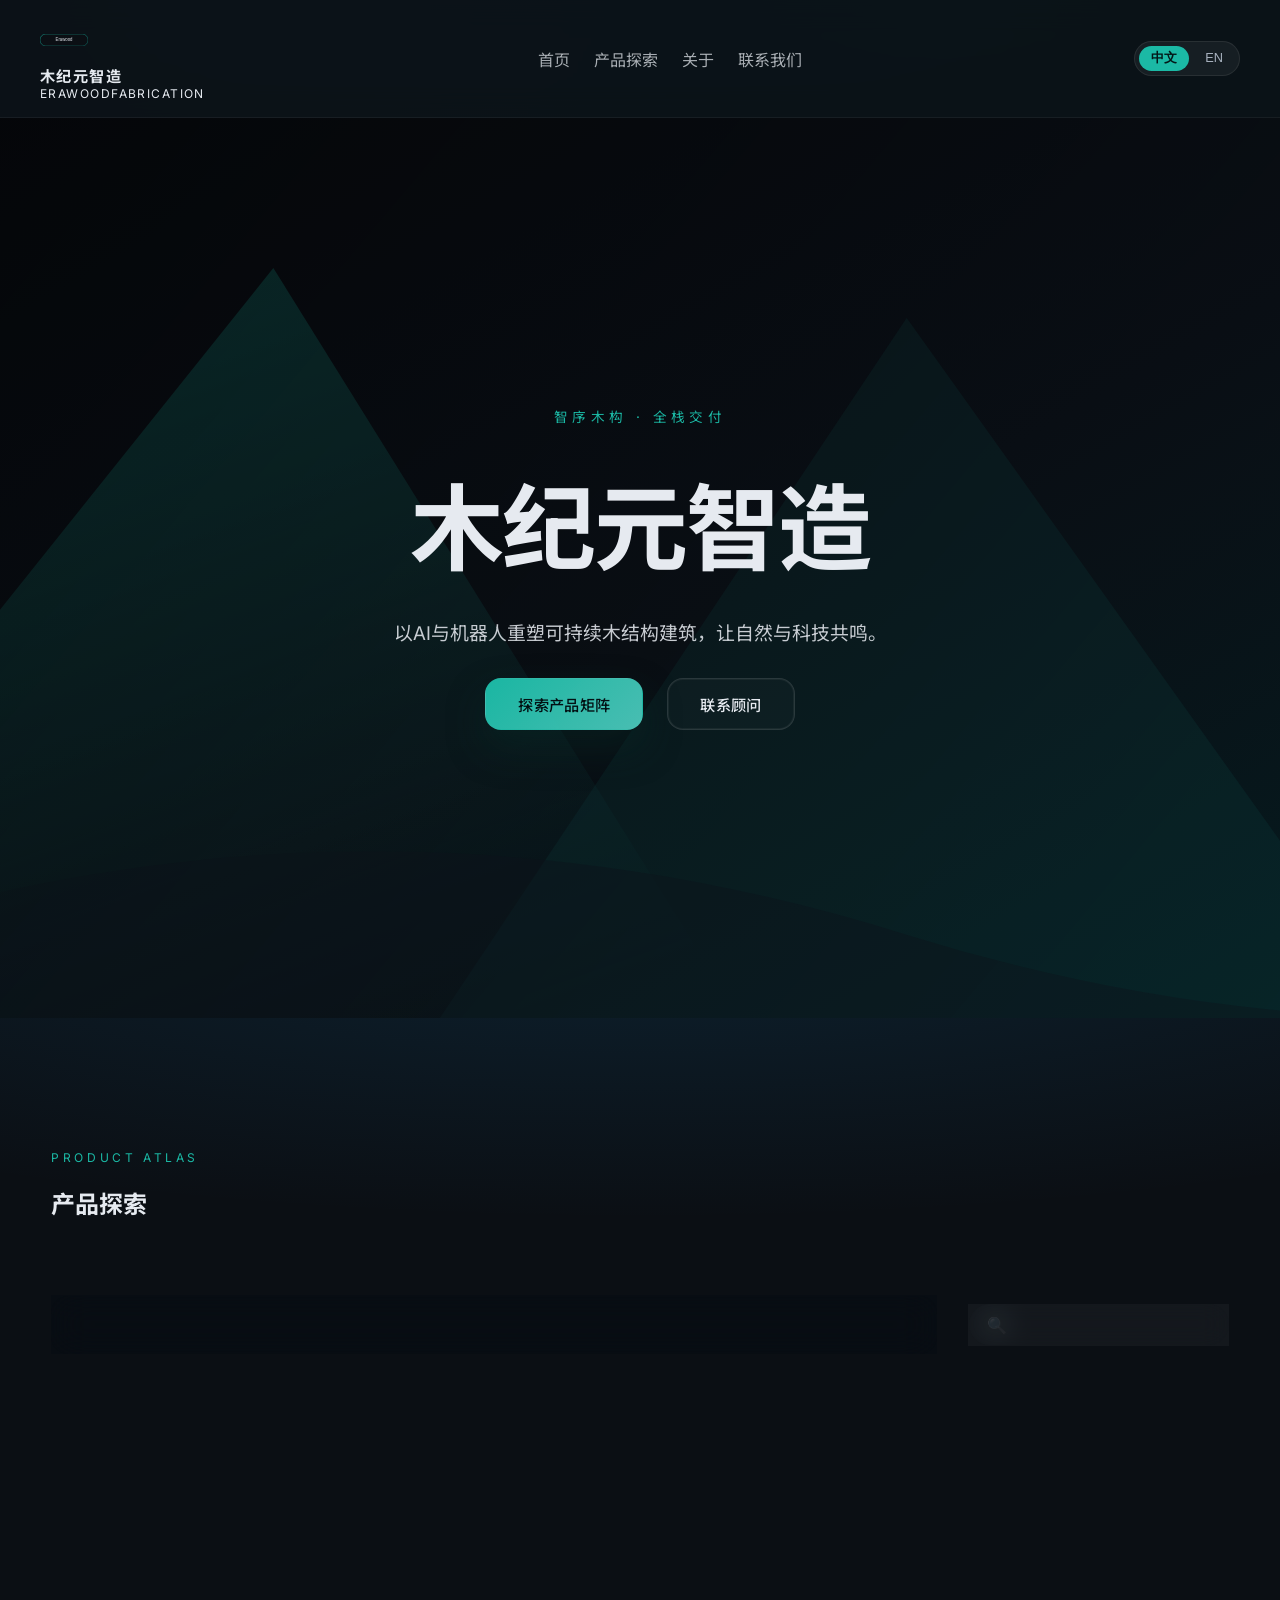
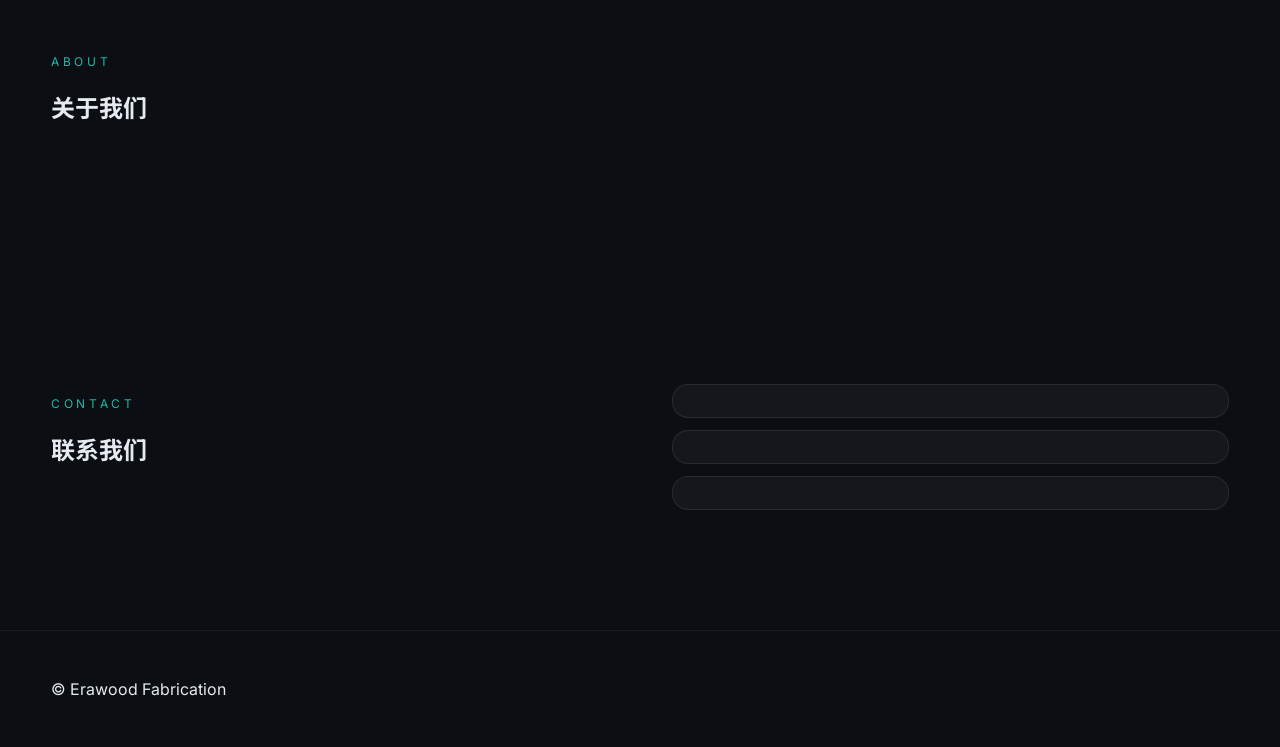
==== commit 844d2d3f: "Add admin publisher with auto logout export" ====
--- a/admin.html
+++ b/admin.html
@@ -13,11 +13,16 @@
   <body class="admin-body">
     <div class="admin-shell" id="adminApp">
       <header class="admin-header">
-        <div class="admin-brand">
-          <img src="assets/logo.svg" alt="Erawood Fabrication" />
-          <div class="admin-branding">
-            <span class="admin-brand-zh">木纪元智造</span>
-            <span class="admin-brand-en">ErawoodFabrication</span>
+        <div class="admin-header-row">
+          <div class="admin-brand">
+            <img src="assets/logo.svg" alt="Erawood Fabrication" />
+            <div class="admin-branding">
+              <span class="admin-brand-zh">木纪元智造</span>
+              <span class="admin-brand-en">ErawoodFabrication</span>
+            </div>
+          </div>
+          <div class="admin-header-actions">
+            <button id="logoutAdmin" class="button ghost" type="button">退出</button>
           </div>
         </div>
         <nav class="admin-nav" aria-label="管理模块">
@@ -204,6 +209,7 @@
                 <label for="footerText">页脚文案</label>
                 <input id="footerText" />
               </div>
+              <fieldset class="form-field form-field--full publish-settings" id="settings-publish"></fieldset>
             </form>
           </div>
         </section>
@@ -219,7 +225,10 @@
               <div class="data-card">
                 <h2>导入 site.json</h2>
                 <p class="field-note">选择本地 JSON 文件，将覆盖当前草稿。</p>
-                <input type="file" id="importFile" accept="application/json" />
+                <div class="data-actions">
+                  <input type="file" id="importFile" accept="application/json" class="sr-only" aria-hidden="true" tabindex="-1" />
+                  <button id="importTrigger" class="button accent" type="button">导入 JSON</button>
+                </div>
               </div>
               <div class="data-card">
                 <h2>导出当前数据</h2>
--- a/css/styles.css
+++ b/css/styles.css
@@ -478,7 +478,7 @@
 .product-thumb {
   position: relative;
   width: 100%;
-  aspect-ratio: 4 / 3;
+  aspect-ratio: 16 / 9;
   border-radius: calc(var(--radius-lg) * 0.75);
   overflow: hidden;
   background: rgba(14, 22, 28, 0.6);
@@ -805,6 +805,20 @@
   background: rgba(11, 15, 20, 0.9);
   backdrop-filter: blur(18px);
   border-bottom: 1px solid rgba(255, 255, 255, 0.08);
+}
+
+.admin-header-row {
+  display: flex;
+  align-items: center;
+  justify-content: space-between;
+  gap: 20px;
+  flex-wrap: wrap;
+}
+
+.admin-header-actions {
+  display: flex;
+  gap: 12px;
+  align-items: center;
 }
 
 .admin-save-banner {
@@ -830,6 +844,10 @@
   background: rgba(244, 96, 84, 0.24);
 }
 
+.admin-save-banner[data-variant='warning'] {
+  background: rgba(255, 188, 87, 0.24);
+}
+
 .admin-brand {
   display: flex;
   align-items: center;
@@ -1192,6 +1210,56 @@
   resize: vertical;
 }
 
+.publish-settings {
+  border: 1px solid rgba(255, 255, 255, 0.08);
+  border-radius: 16px;
+  padding: 18px;
+  background: rgba(17, 24, 33, 0.6);
+  display: flex;
+  flex-direction: column;
+  gap: 12px;
+}
+
+.publish-settings legend {
+  font-size: 0.9rem;
+  font-weight: 600;
+  color: var(--text-primary);
+  margin-bottom: 4px;
+}
+
+.publish-settings .publish-option {
+  display: flex;
+  align-items: center;
+  gap: 8px;
+  font-size: 0.92rem;
+  color: var(--text-secondary);
+}
+
+.publish-settings .publish-option input[type='radio'] {
+  accent-color: var(--accent);
+}
+
+.publish-settings .publish-row {
+  display: flex;
+  flex-wrap: wrap;
+  gap: 12px;
+  align-items: center;
+}
+
+.publish-settings #publishPutUrl {
+  width: 100%;
+  padding: 12px 16px;
+  border-radius: 14px;
+  border: 1px solid rgba(255, 255, 255, 0.12);
+  background: rgba(255, 255, 255, 0.05);
+  color: var(--text-primary);
+}
+
+.publish-settings #publishPutUrl:focus {
+  border-color: rgba(27, 185, 165, 0.6);
+  background: rgba(27, 185, 165, 0.08);
+}
+
 .form-field--full {
   grid-column: 1 / -1;
 }
@@ -1465,6 +1533,17 @@
   gap: 18px;
 }
 
+body[data-screen='mobile'] .admin-header-row {
+  flex-direction: column;
+  align-items: flex-start;
+  gap: 16px;
+}
+
+body[data-screen='mobile'] .admin-header-actions {
+  width: 100%;
+  justify-content: flex-start;
+}
+
 body[data-screen='mobile'] .admin-nav {
   gap: 12px;
   overflow-x: auto;
